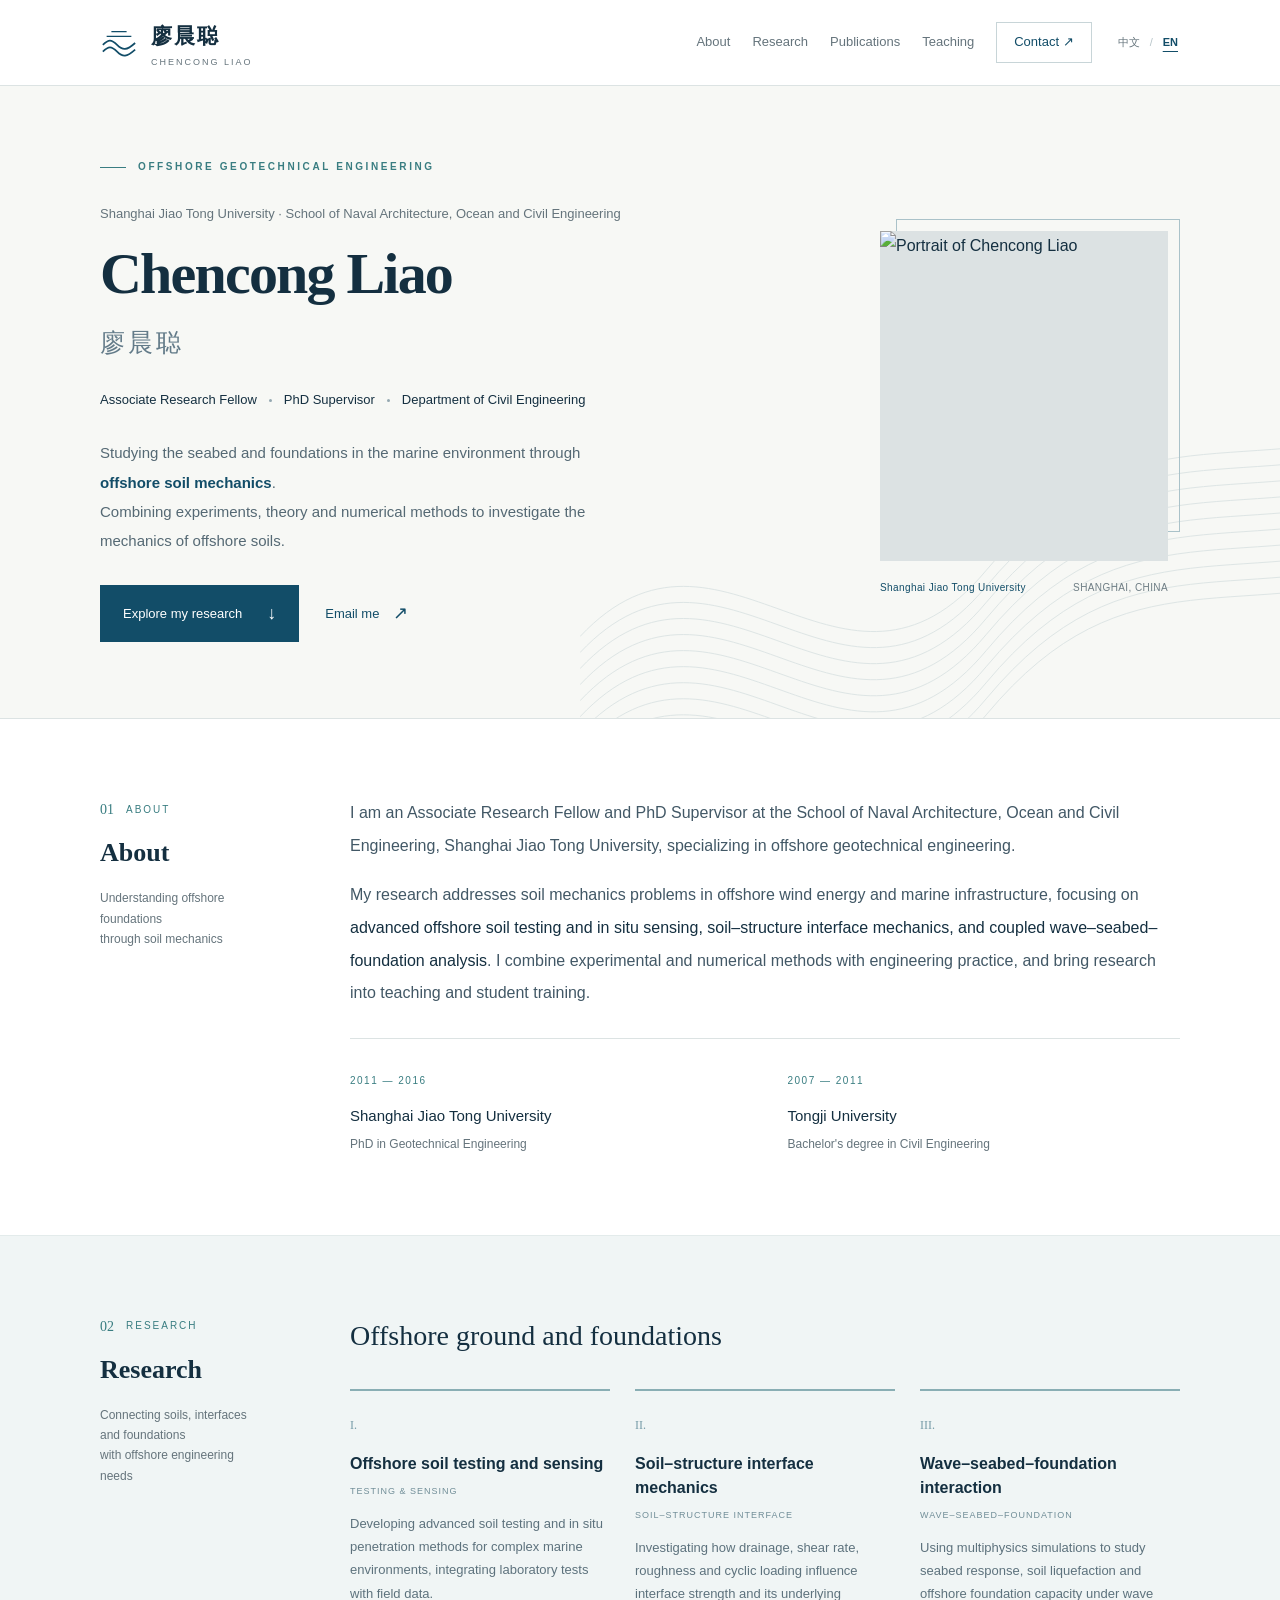
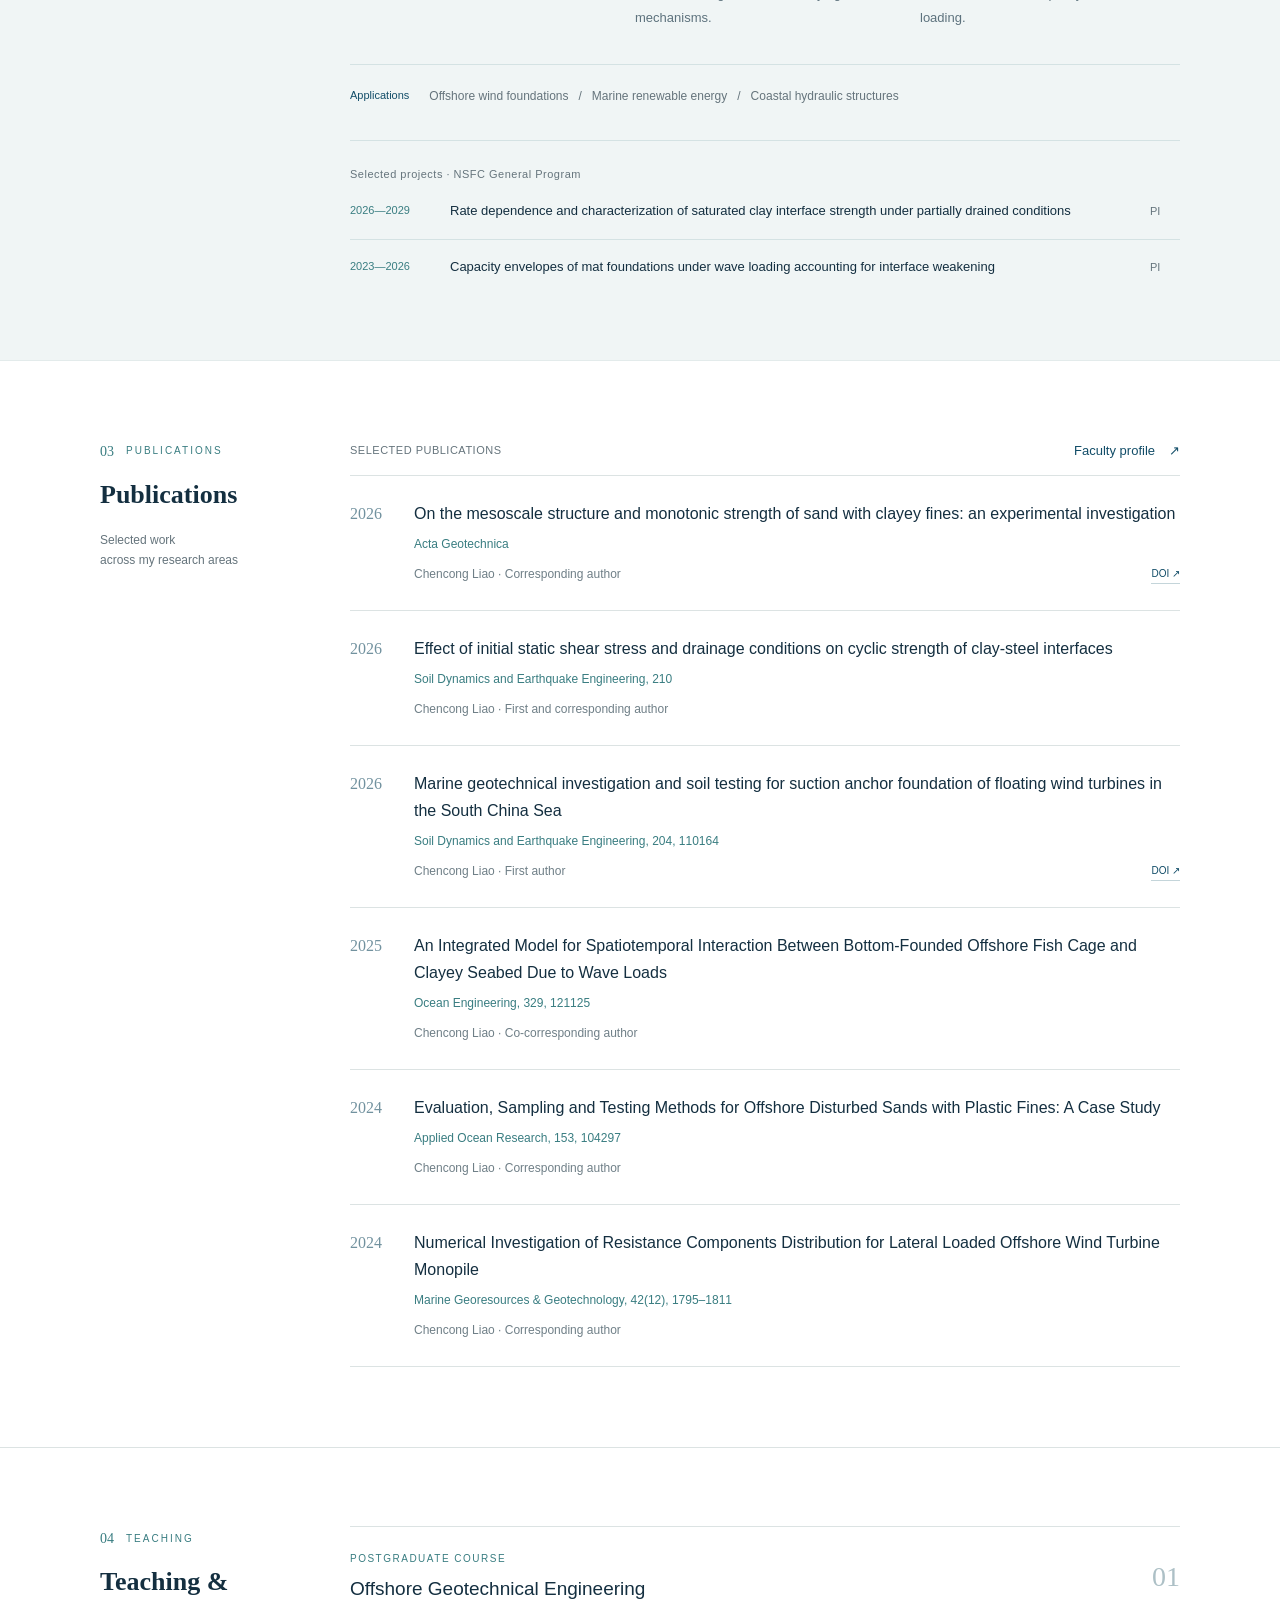
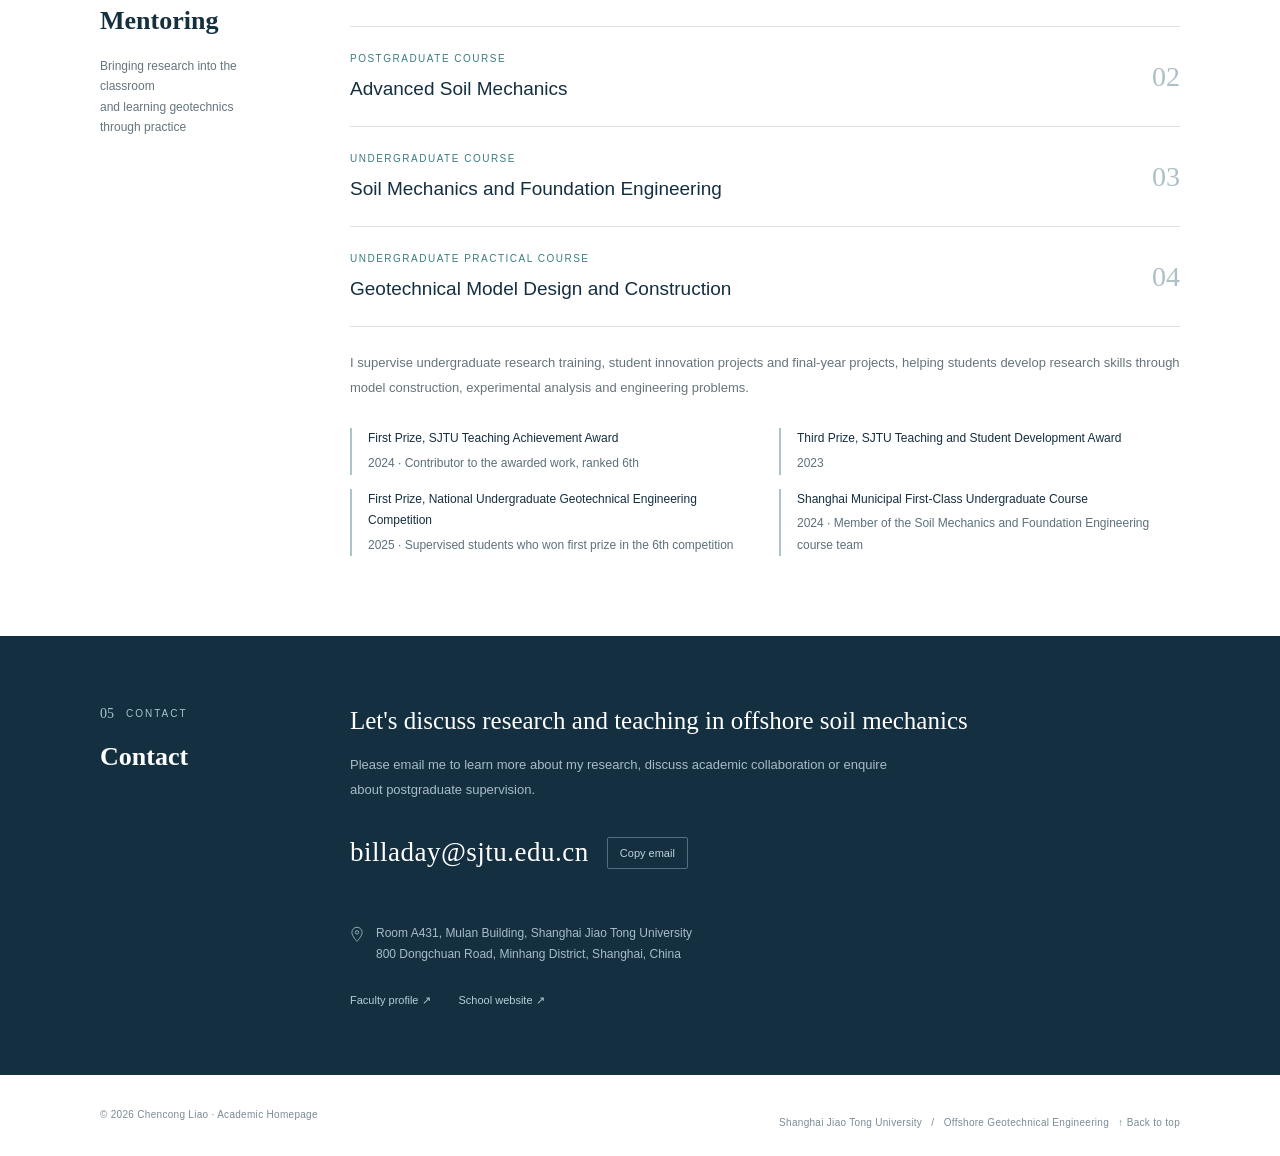
==== en/index.html @ 31b1a5e6 "Publish bilingual academic homepage" ====
<!doctype html>
<html lang="en">
<head>
  <meta charset="utf-8">
  <meta name="viewport" content="width=device-width, initial-scale=1">
  <meta name="theme-color" content="#142f40">
  <title>Chencong Liao | Shanghai Jiao Tong University · Offshore Geotechnical Engineering</title>
  <meta name="description" content="Chencong Liao is an Associate Research Fellow and PhD Supervisor at the School of Naval Architecture, Ocean and Civil Engineering, Shanghai Jiao Tong University. His research covers offshore soil testing and in situ sensing, soil–structure interface mechanics, and wave–seabed–foundation interaction.">
  <link rel="canonical" href="https://billaday.github.io/en/">
  <link rel="alternate" hreflang="zh-CN" href="https://billaday.github.io/">
  <link rel="alternate" hreflang="en" href="https://billaday.github.io/en/">
  <link rel="alternate" hreflang="x-default" href="https://billaday.github.io/">
  <meta property="og:locale" content="en_US">
  <meta property="og:type" content="profile">
  <meta property="og:title" content="Chencong Liao | Shanghai Jiao Tong University · Offshore Geotechnical Engineering">
  <meta property="og:description" content="Studying offshore soils and foundations through experiments, theory and engineering practice. Research, selected publications, teaching and contact details.">
  <meta property="og:url" content="https://billaday.github.io/en/">
  <meta property="og:image" content="https://billaday.github.io/assets/portrait.png">
  <link rel="icon" href="../assets/favicon.svg" type="image/svg+xml">
  <link rel="stylesheet" href="../styles.css">
  <script src="../script.js" defer></script>
</head>
<body>
  <a class="skip-link" href="#main">Skip to main content</a>
  <header class="site-header">
    <div class="shell header-inner">
      <a class="brand" href="#home" aria-label="Chencong Liao's homepage, back to top">
        <svg class="brand-mark" viewBox="0 0 40 40" fill="none" aria-hidden="true"><path d="M3 22C9 16 12 16 18 22S28 28 37 20M3 29C9 23 12 23 18 29S28 35 37 27" stroke="currentColor" stroke-width="1.8"/><path d="M7 13h26M12 8h16" stroke="currentColor" stroke-width="1.5"/></svg>
        <span><span class="brand-name" lang="zh-CN">廖晨聪</span><span class="brand-sub">CHENCONG LIAO</span></span>
      </a>
      <nav class="site-nav" id="navigation" aria-label="Main navigation">
        <a href="#about">About</a><a href="#research">Research</a><a href="#publications">Publications</a><a href="#teaching">Teaching</a><a class="nav-contact" href="#contact">Contact <span aria-hidden="true">↗</span></a>
      </nav>
      <div class="header-controls">
        <nav class="language-switch" aria-label="Language selection"><a href="/?lang=zh" data-language="zh" lang="zh-CN" aria-label="切换到中文">中文</a><span aria-hidden="true">/</span><a href="/en/" data-language="en" lang="en" aria-current="page">EN</a></nav>
        <button class="menu-toggle" type="button" aria-controls="navigation" aria-expanded="false">Menu</button>
      </div>
    </div>
  </header>
  <main id="main">
    <section class="hero" id="home" aria-labelledby="profile-name">
      <svg class="hero-lines" viewBox="0 0 900 400" fill="none" aria-hidden="true"><g stroke="currentColor" stroke-width="1"><path d="M0 260C150 100 280 370 430 190S700 100 900 30"/><path d="M0 277C150 117 280 387 430 207S700 117 900 47"/><path d="M0 294C150 134 280 404 430 224S700 134 900 64"/><path d="M0 311C150 151 280 421 430 241S700 151 900 81"/><path d="M0 328C150 168 280 438 430 258S700 168 900 98"/><path d="M0 345C150 185 280 455 430 275S700 185 900 115"/><path d="M0 362C150 202 280 472 430 292S700 202 900 132"/><path d="M0 379C150 219 280 489 430 309S700 219 900 149"/><path d="M0 396C150 236 280 506 430 326S700 236 900 166"/><path d="M0 413C150 253 280 523 430 343S700 253 900 183"/></g></svg>
      <div class="shell hero-inner">
        <div class="hero-copy">
          <p class="eyebrow">Offshore Geotechnical Engineering</p>
          <p class="affiliation">Shanghai Jiao Tong University · School of Naval Architecture, Ocean and Civil Engineering</p>
          <h1 id="profile-name">Chencong Liao</h1>
          <p class="latin-name" lang="zh-CN">廖晨聪</p>
          <p class="role"><span>Associate Research Fellow</span><i aria-hidden="true"></i><span>PhD Supervisor</span><i aria-hidden="true"></i><span>Department of Civil Engineering</span></p>
          <p class="hero-description">Studying the seabed and foundations in the marine environment through <strong>offshore soil mechanics</strong>.<br>Combining experiments, theory and numerical methods to investigate the mechanics of offshore soils.</p>
          <div class="hero-actions"><a class="button" href="#research">Explore my research <span class="arrow" aria-hidden="true">↓</span></a><a class="text-link" href="mailto:billaday@sjtu.edu.cn">Email me <span class="arrow" aria-hidden="true">↗</span></a></div>
        </div>
        <figure class="portrait-wrap" style="margin-left:0;margin-right:0;margin-bottom:0">
          <img class="portrait" src="../assets/portrait.png" alt="Portrait of Chencong Liao" width="576" height="660" fetchpriority="high">
          <figcaption class="portrait-caption"><strong>Shanghai Jiao Tong University</strong><span>SHANGHAI, CHINA</span></figcaption>
        </figure>
      </div>
    </section>

    <section class="section shell" id="about" aria-labelledby="about-title">
      <div class="section-grid">
        <div><p class="section-kicker"><span>01</span> ABOUT</p><h2 class="section-title" id="about-title">About</h2><p class="section-note">Understanding offshore foundations<br>through soil mechanics</p></div>
        <div>
          <div class="intro-copy"><p>I am an Associate Research Fellow and PhD Supervisor at the School of Naval Architecture, Ocean and Civil Engineering, Shanghai Jiao Tong University, specializing in offshore geotechnical engineering.</p><p>My research addresses soil mechanics problems in offshore wind energy and marine infrastructure, focusing on <strong>advanced offshore soil testing and in situ sensing, soil–structure interface mechanics, and coupled wave–seabed–foundation analysis</strong>. I combine experimental and numerical methods with engineering practice, and bring research into teaching and student training.</p></div>
          <div class="education" aria-label="Education"><div class="education-item"><span class="education-time">2011 — 2016</span><h3>Shanghai Jiao Tong University</h3><p>PhD in Geotechnical Engineering</p></div><div class="education-item"><span class="education-time">2007 — 2011</span><h3>Tongji University</h3><p>Bachelor's degree in Civil Engineering</p></div></div>
        </div>
      </div>
    </section>

    <section class="section research-section" id="research" aria-labelledby="research-title">
      <div class="shell section-grid">
        <div><p class="section-kicker"><span>02</span> RESEARCH</p><h2 class="section-title" id="research-title">Research</h2><p class="section-note">Connecting soils, interfaces and foundations<br>with offshore engineering needs</p></div>
        <div><h3 class="research-head">Offshore ground and foundations</h3>
          <div class="research-list">
            <article class="research-item"><span class="research-number">I.</span><h3>Offshore soil testing and sensing</h3><div class="research-tag" lang="en">TESTING &amp; SENSING</div><p>Developing advanced soil testing and in situ penetration methods for complex marine environments, integrating laboratory tests with field data.</p></article>
            <article class="research-item"><span class="research-number">II.</span><h3>Soil–structure interface mechanics</h3><div class="research-tag" lang="en">SOIL–STRUCTURE INTERFACE</div><p>Investigating how drainage, shear rate, roughness and cyclic loading influence interface strength and its underlying mechanisms.</p></article>
            <article class="research-item"><span class="research-number">III.</span><h3>Wave–seabed–foundation interaction</h3><div class="research-tag" lang="en">WAVE–SEABED–FOUNDATION</div><p>Using multiphysics simulations to study seabed response, soil liquefaction and offshore foundation capacity under wave loading.</p></article>
          </div>
          <div class="research-focus"><strong>Applications</strong><p>Offshore wind foundations &nbsp; / &nbsp; Marine renewable energy &nbsp; / &nbsp; Coastal hydraulic structures</p></div>
          <div class="project-list" aria-label="Selected research projects"><p class="small-label">Selected projects · NSFC General Program</p><article class="project"><span>2026—2029</span><h4>Rate dependence and characterization of saturated clay interface strength under partially drained conditions</h4><em title="Principal Investigator" aria-label="Principal Investigator">PI</em></article><article class="project"><span>2023—2026</span><h4>Capacity envelopes of mat foundations under wave loading accounting for interface weakening</h4><em title="Principal Investigator" aria-label="Principal Investigator">PI</em></article></div>
        </div>
      </div>
    </section>

    <section class="section shell" id="publications" aria-labelledby="publications-title">
      <div class="section-grid">
        <div><p class="section-kicker"><span>03</span> PUBLICATIONS</p><h2 class="section-title" id="publications-title">Publications</h2><p class="section-note">Selected work<br>across my research areas</p></div>
        <div>
          <div class="section-topline"><span class="small-label">SELECTED PUBLICATIONS</span><a class="text-link" href="https://naoce.sjtu.edu.cn/teachers/liaochencong.html" target="_blank" rel="noopener noreferrer">Faculty profile <span aria-hidden="true">↗</span></a></div>
          <div class="publications">
            <article class="paper"><div class="paper-top"><span class="paper-year">2026</span><div class="paper-body"><h3 lang="en">On the mesoscale structure and monotonic strength of sand with clayey fines: an experimental investigation</h3><p class="paper-journal" lang="en">Acta Geotechnica</p><div class="paper-meta"><p class="paper-authors">Chencong Liao · Corresponding author</p><a class="doi-link" href="https://doi.org/10.1007/s11440-026-03220-1" target="_blank" rel="noopener noreferrer">DOI <span aria-hidden="true">↗</span></a></div></div></div></article>
            <article class="paper"><div class="paper-top"><span class="paper-year">2026</span><div class="paper-body"><h3 lang="en">Effect of initial static shear stress and drainage conditions on cyclic strength of clay-steel interfaces</h3><p class="paper-journal" lang="en">Soil Dynamics and Earthquake Engineering, 210</p><p class="paper-authors">Chencong Liao · First and corresponding author</p></div></div></article>
            <article class="paper"><div class="paper-top"><span class="paper-year">2026</span><div class="paper-body"><h3 lang="en">Marine geotechnical investigation and soil testing for suction anchor foundation of floating wind turbines in the South China Sea</h3><p class="paper-journal" lang="en">Soil Dynamics and Earthquake Engineering, 204, 110164</p><div class="paper-meta"><p class="paper-authors">Chencong Liao · First author</p><a class="doi-link" href="https://doi.org/10.1016/j.soildyn.2026.110164" target="_blank" rel="noopener noreferrer">DOI <span aria-hidden="true">↗</span></a></div></div></div></article>
            <article class="paper"><div class="paper-top"><span class="paper-year">2025</span><div class="paper-body"><h3 lang="en">An Integrated Model for Spatiotemporal Interaction Between Bottom-Founded Offshore Fish Cage and Clayey Seabed Due to Wave Loads</h3><p class="paper-journal" lang="en">Ocean Engineering, 329, 121125</p><p class="paper-authors">Chencong Liao · Co-corresponding author</p></div></div></article>
            <article class="paper"><div class="paper-top"><span class="paper-year">2024</span><div class="paper-body"><h3 lang="en">Evaluation, Sampling and Testing Methods for Offshore Disturbed Sands with Plastic Fines: A Case Study</h3><p class="paper-journal" lang="en">Applied Ocean Research, 153, 104297</p><p class="paper-authors">Chencong Liao · Corresponding author</p></div></div></article>
            <article class="paper"><div class="paper-top"><span class="paper-year">2024</span><div class="paper-body"><h3 lang="en">Numerical Investigation of Resistance Components Distribution for Lateral Loaded Offshore Wind Turbine Monopile</h3><p class="paper-journal" lang="en">Marine Georesources &amp; Geotechnology, 42(12), 1795–1811</p><p class="paper-authors">Chencong Liao · Corresponding author</p></div></div></article>
          </div>
        </div>
      </div>
    </section>

    <section class="section teaching-section" id="teaching" aria-labelledby="teaching-title">
      <div class="shell section-grid">
        <div><p class="section-kicker"><span>04</span> TEACHING</p><h2 class="section-title" id="teaching-title">Teaching &amp; Mentoring</h2><p class="section-note">Bringing research into the classroom<br>and learning geotechnics through practice</p></div>
        <div>
          <article class="course"><div><p class="course-level">POSTGRADUATE COURSE</p><h3>Offshore Geotechnical Engineering</h3></div><span class="course-no" aria-hidden="true">01</span></article>
          <article class="course"><div><p class="course-level">POSTGRADUATE COURSE</p><h3>Advanced Soil Mechanics</h3></div><span class="course-no" aria-hidden="true">02</span></article>
          <article class="course"><div><p class="course-level">UNDERGRADUATE COURSE</p><h3>Soil Mechanics and Foundation Engineering</h3></div><span class="course-no" aria-hidden="true">03</span></article>
          <article class="course"><div><p class="course-level">UNDERGRADUATE PRACTICAL COURSE</p><h3>Geotechnical Model Design and Construction</h3></div><span class="course-no" aria-hidden="true">04</span></article>
          <p class="teaching-note">I supervise undergraduate research training, student innovation projects and final-year projects, helping students develop research skills through model construction, experimental analysis and engineering problems.</p>
          <div class="honors"><div class="honor"><strong>First Prize, SJTU Teaching Achievement Award</strong>2024 · Contributor to the awarded work, ranked 6th</div><div class="honor"><strong>Third Prize, SJTU Teaching and Student Development Award</strong>2023</div><div class="honor"><strong>First Prize, National Undergraduate Geotechnical Engineering Competition</strong>2025 · Supervised students who won first prize in the 6th competition</div><div class="honor"><strong>Shanghai Municipal First-Class Undergraduate Course</strong>2024 · Member of the Soil Mechanics and Foundation Engineering course team</div></div>
        </div>
      </div>
    </section>

    <section class="contact-section" id="contact" aria-labelledby="contact-title">
      <div class="shell section-grid">
        <div><p class="section-kicker"><span>05</span> CONTACT</p><h2 class="section-title" id="contact-title">Contact</h2></div>
        <div><p class="contact-lead">Let's discuss research and teaching in offshore soil mechanics</p><p class="contact-sub">Please email me to learn more about my research, discuss academic collaboration or enquire about postgraduate supervision.</p><div class="email-row"><a class="email-link" href="mailto:billaday@sjtu.edu.cn">billaday@sjtu.edu.cn</a><button class="copy-button" type="button">Copy email</button></div><p class="copy-status" role="status" aria-live="polite"></p><p class="address"><svg width="14" height="17" viewBox="0 0 16 20" fill="none" aria-hidden="true"><path d="M14 7.5C14 12 8 18 8 18S2 12 2 7.5a6 6 0 1 1 12 0Z" stroke="currentColor"/><circle cx="8" cy="7.5" r="2" stroke="currentColor"/></svg><span>Room A431, Mulan Building, Shanghai Jiao Tong University<br>800 Dongchuan Road, Minhang District, Shanghai, China</span></p><div class="contact-links"><a href="https://naoce.sjtu.edu.cn/teachers/liaochencong.html" target="_blank" rel="noopener noreferrer">Faculty profile ↗</a><a href="https://naoce.sjtu.edu.cn/" target="_blank" rel="noopener noreferrer">School website ↗</a></div></div>
      </div>
    </section>
  </main>
  <footer class="site-footer"><div class="shell footer-inner"><p>© 2026 Chencong Liao · Academic Homepage</p><p>Shanghai Jiao Tong University &nbsp; / &nbsp; Offshore Geotechnical Engineering &nbsp; <a href="#home" aria-label="Back to top">↑ Back to top</a></p></div></footer>
</body>
</html>
---- styles.css ----
@charset "UTF-8";
:root{--ink:#142f40;--muted:#65747c;--blue:#124d68;--teal:#397d81;--paper:#f7f8f5;--line:#dce3e3;--white:#fff;--serif:"Songti SC","STSong","SimSun",Georgia,serif;--sans:Inter,"Segoe UI","PingFang SC","Microsoft YaHei",sans-serif}
*{box-sizing:border-box}html{scroll-behavior:smooth;scroll-padding-top:100px}body{margin:0;color:var(--ink);font:16px/1.85 var(--sans);background:var(--white);-webkit-font-smoothing:antialiased}a{color:inherit;text-decoration:none}button{font:inherit}a,button{-webkit-tap-highlight-color:transparent}a:focus-visible,button:focus-visible,summary:focus-visible{outline:3px solid #49a2a5;outline-offset:5px}::selection{background:#cbe3e5}img{max-width:100%;display:block}p,h1,h2,h3{margin:0}p+p{margin-top:16px}button{cursor:pointer}button:disabled{cursor:default}.shell{max-width:1160px;margin:0 auto;padding:0 40px}.skip-link{position:fixed;left:18px;top:-80px;z-index:100;background:var(--blue);color:white;padding:10px 20px}.skip-link:focus{top:12px}
.site-header{height:86px;position:sticky;top:0;z-index:20;background:rgba(255,255,255,.97);border-bottom:1px solid var(--line)}.header-inner{height:100%;display:flex;align-items:center;justify-content:space-between;gap:30px}.brand{display:flex;align-items:center;gap:13px;white-space:nowrap}.brand-mark{width:38px;height:38px;color:var(--blue)}.brand-name{font-family:var(--serif);font-weight:700;font-size:21px;letter-spacing:2px}.brand-sub{display:block;font-size:9px;letter-spacing:2px;line-height:1.4;color:var(--muted)}.site-nav{display:flex;align-items:center;gap:28px;font-size:13px}.site-nav a{position:relative;padding:8px 0;color:var(--muted)}.site-nav a:hover,.site-nav a.active{color:var(--blue)}.site-nav a.active:after{position:absolute;content:"";height:2px;bottom:0;left:0;right:0;background:var(--blue)}.site-nav .nav-contact{border:1px solid #c8d5d8;padding:7px 17px;color:var(--blue)}.site-nav .nav-contact:after{display:none}.menu-toggle{display:none;background:none;border:1px solid var(--line);border-radius:3px;padding:6px 13px;color:var(--ink)}
.hero{position:relative;background:var(--paper);overflow:hidden;border-bottom:1px solid var(--line)}.hero-inner{position:relative;z-index:1;display:grid;grid-template-columns:1fr 300px;gap:100px;align-items:center;padding-top:72px;padding-bottom:76px}.eyebrow{display:flex;align-items:center;gap:12px;color:var(--teal);font-size:10px;font-weight:600;letter-spacing:2.6px;text-transform:uppercase}.eyebrow:before{content:"";width:26px;height:1px;background:currentColor}.affiliation{font-size:13px;color:var(--muted);margin-top:25px}.hero h1{font-family:var(--serif);font-size:76px;line-height:1.25;font-weight:600;letter-spacing:6px;margin-top:13px}.latin-name{font-family:Georgia,serif;font-size:25px;letter-spacing:1px;color:#637b89;margin-top:4px}.role{font-size:13px;display:flex;align-items:center;gap:14px;margin-top:22px;color:var(--ink)}.role i{width:3px;height:3px;border-radius:50%;background:#94a8b1}.hero-description{font-size:15px;line-height:1.95;max-width:520px;margin-top:26px;color:#556974}.hero-description strong{font-weight:600;color:var(--blue)}.hero-actions{display:flex;align-items:center;gap:26px;margin-top:30px}.button{display:inline-flex;gap:25px;align-items:center;justify-content:center;background:var(--blue);color:white;font-size:13px;line-height:1.5;padding:14px 22px;border:1px solid var(--blue);transition:background .2s}.button:hover{background:#0c3a50}.text-link{display:inline-flex;align-items:center;gap:14px;font-size:13px;color:var(--blue)}.text-link:hover{text-decoration:underline;text-underline-offset:5px}.arrow{font-family:Arial,sans-serif;font-size:18px;font-weight:400}.portrait-wrap{position:relative;padding:12px 12px 0 0;max-width:300px}.portrait-wrap:before{content:"";position:absolute;inset:0 0 65px 16px;border:1px solid #aac2c9}.portrait{position:relative;width:100%;height:330px;object-fit:cover;object-position:center 25%;background:#dce2e3}.portrait-caption{display:flex;justify-content:space-between;align-items:center;margin-top:18px;font-size:10px;color:#6e7d84;letter-spacing:1.4px}.portrait-caption strong{color:var(--blue);font-size:11px;font-weight:500}.hero-lines{position:absolute;right:-150px;bottom:-50px;width:850px;opacity:.22;color:#7fa0a9;pointer-events:none}
.section{padding-top:78px;padding-bottom:80px;scroll-margin-top:0}.section-grid{display:grid;grid-template-columns:190px minmax(0,1fr);gap:60px}.section-kicker{font-size:10px;color:var(--teal);letter-spacing:2px;display:flex;align-items:center;gap:12px}.section-kicker span{font-family:Georgia,serif;font-size:14px;letter-spacing:0}.section-title{font-family:var(--serif);font-size:27px;font-weight:600;letter-spacing:1px;margin-top:10px;line-height:1.5}.section-note{font-size:12px;line-height:1.8;color:var(--muted);margin-top:16px;max-width:160px}.intro-copy{font-size:16px;line-height:2.05;color:#425866}.intro-copy strong{font-weight:500;color:var(--ink)}.education{display:flex;gap:45px;margin-top:28px;padding-top:25px;border-top:1px solid var(--line)}.education-item{flex:1}.education-time{font-size:10px;letter-spacing:1.5px;color:var(--teal)}.education-item h3{font-size:15px;font-weight:500;margin-top:8px}.education-item p{font-size:12px;color:var(--muted);margin-top:3px}
.research-section{background:#f0f5f5;border-top:1px solid #e3ebeb;border-bottom:1px solid #e3ebeb}.research-head{font-family:var(--serif);font-size:28px;font-weight:500;line-height:1.6;margin-bottom:30px}.research-list{display:grid;grid-template-columns:repeat(3,minmax(0,1fr));gap:25px}.research-item{border-top:2px solid #89aeb4;padding-top:18px}.research-number{color:#779ca8;font:12px Georgia,serif}.research-item h3{font-size:17px;font-weight:600;margin-top:14px}.research-item p{font-size:13px;line-height:1.95;color:#5d727d;margin-top:13px}.research-tag{font-size:9px;letter-spacing:1px;color:#718e98;line-height:1.6;margin-top:8px}.research-focus{border-top:1px solid #d4e2e3;padding-top:20px;margin-top:35px;display:flex;gap:23px;align-items:flex-start;font-size:12px;color:var(--muted)}.research-focus strong{font-size:11px;white-space:nowrap;color:var(--blue);font-weight:500}.research-focus p{line-height:1.9}
.section-topline{display:flex;justify-content:space-between;gap:20px;align-items:center;margin-bottom:12px}.small-label{font-size:11px;letter-spacing:.5px;color:var(--muted)}.publications{border-top:1px solid var(--line)}.paper{border-bottom:1px solid var(--line);padding:24px 0}.paper-top{display:flex;gap:22px}.paper-year{font:16px/1.8 Georgia,serif;color:#72929f;min-width:42px}.paper-body{min-width:0;flex:1}.paper h3{font:500 16px/1.7 var(--sans);color:var(--ink)}.paper-authors{font-size:12px;line-height:1.8;color:#6f7f87;margin-top:9px}.paper-authors strong{font-weight:600;color:#375765}.paper-journal{font-size:12px;color:var(--teal);margin-top:6px}.paper details{margin-top:12px;font-size:12px}.paper summary{list-style:none;display:inline-flex;align-items:center;gap:8px;cursor:pointer;color:var(--blue);padding:2px 0}.paper summary::-webkit-details-marker{display:none}.paper summary:before{content:"+";font-size:17px;line-height:1}.paper details[open] summary:before{content:"−"}.citation-text{background:var(--paper);padding:15px 18px;color:#5f7079;line-height:1.9;margin-top:10px;overflow-wrap:anywhere}.paper-source{font-size:11px;color:var(--muted);margin-top:22px}
.teaching-section{border-top:1px solid var(--line)}.course{display:flex;justify-content:space-between;align-items:center;gap:28px;padding:23px 0;border-top:1px solid var(--line)}.course:last-of-type{border-bottom:1px solid var(--line)}.course-level{font-size:10px;color:var(--teal);letter-spacing:1.5px}.course h3{font-size:19px;line-height:1.5;font-weight:500;margin-top:6px}.course-no{font:28px/1 Georgia,serif;color:#adc0c6}.teaching-note{font-size:13px;line-height:1.9;color:var(--muted);margin-top:24px}.honors{margin-top:28px;display:grid;grid-template-columns:1fr 1fr;gap:14px 28px}.honor{border-left:2px solid #acc5cb;padding-left:16px;font-size:12px;line-height:1.8;color:#5b717c}.honor strong{display:block;font-weight:500;color:var(--ink);margin-bottom:3px}
.contact-section{background:var(--ink);color:#fff;padding:65px 0}.contact-section .section-kicker{color:#a4c6ce}.contact-section .section-title{color:#fff}.contact-lead{font:25px/1.6 var(--serif);letter-spacing:1px}.contact-sub{font-size:13px;line-height:1.9;color:#a8bcc7;margin-top:12px;max-width:560px}.email-row{display:flex;align-items:center;flex-wrap:wrap;gap:18px;margin-top:25px}.email-link{font-family:Georgia,serif;font-size:27px;letter-spacing:.5px}.email-link:hover{text-decoration:underline;text-underline-offset:6px}.copy-button{border:1px solid #536f7f;background:transparent;color:#c0d3dc;font-size:11px;padding:5px 12px;border-radius:2px;min-width:78px}.copy-button:hover{background:#244759}.address{display:flex;gap:12px;align-items:flex-start;color:#a8bcc7;font-size:12px;line-height:1.8;margin-top:22px}.address svg{flex:none;margin-top:3px}.contact-links{margin-top:24px;display:flex;gap:28px;font-size:11px;color:#b7cdd7}.contact-links a:hover{color:white}.copy-status{font-size:11px;color:#b7d8d7;min-height:20px;margin-top:3px}.site-footer{font-size:10px;letter-spacing:.3px;color:#7a8b94;background:#fff;padding:23px 0}.footer-inner{display:flex;justify-content:space-between;gap:20px;align-items:center}.footer-inner a:hover{color:var(--blue)}
@media(min-width:1400px){.shell{max-width:1240px}.hero-inner{gap:140px}.section-grid{gap:80px;grid-template-columns:200px minmax(0,1fr)}}
@media(max-width:1000px){.shell{padding-left:32px;padding-right:32px}.hero-inner{gap:50px;grid-template-columns:1fr 250px;padding-top:60px;padding-bottom:60px}.hero h1{font-size:62px}.portrait{height:300px}.section-grid{grid-template-columns:150px minmax(0,1fr);gap:35px}.site-nav{gap:20px}.research-list{gap:18px}.research-item h3{font-size:16px}.education{gap:25px}.research-head{font-size:25px}}
@media(max-width:740px){html{scroll-padding-top:85px}.shell{padding-left:24px;padding-right:24px}.site-header{height:72px}.brand-name{font-size:19px}.brand-mark{width:32px;height:32px}.menu-toggle{display:block;font-size:12px}.site-nav{display:none;position:absolute;top:71px;left:0;right:0;background:white;padding:14px 24px 22px;border-bottom:1px solid var(--line);box-shadow:0 15px 25px #142f4009;flex-direction:column;align-items:stretch;gap:5px}.site-nav.is-open{display:flex}.site-nav a{padding:9px 2px}.site-nav a.active:after{display:none}.site-nav .nav-contact{margin-top:6px;text-align:center}.hero-inner{grid-template-columns:1fr 160px;gap:26px;padding-top:48px;padding-bottom:48px}.hero h1{font-size:48px;letter-spacing:3px}.latin-name{font-size:19px}.affiliation{font-size:11px;margin-top:20px}.hero .eyebrow{font-size:8px;letter-spacing:1.4px}.hero .eyebrow:before{width:15px}.role{font-size:11px;gap:9px;margin-top:16px}.hero-description{font-size:13px;margin-top:20px}.hero-actions{gap:18px;flex-wrap:wrap;margin-top:22px}.button{padding:11px 16px;font-size:12px;gap:16px}.text-link{font-size:12px}.portrait-wrap{padding:8px 8px 0 0;align-self:start;margin-top:48px}.portrait{height:215px}.portrait-caption{font-size:8px;gap:6px;letter-spacing:0}.portrait-caption strong{font-size:9px}.portrait-wrap:before{inset:0 0 40px 12px}.hero-lines{width:600px;right:-300px}.section{padding-top:52px;padding-bottom:55px}.section-grid{grid-template-columns:1fr;gap:26px}.section-title{font-size:25px;margin-top:5px}.section-note{max-width:none;display:none}.intro-copy{font-size:14px}.education{margin-top:23px;padding-top:20px}.education-time{font-size:9px}.education-item h3{font-size:14px}.education-item p{font-size:11px}.research-head{font-size:23px;margin-bottom:25px}.research-list{gap:18px}.research-item h3{font-size:15px}.research-item p{font-size:12px}.research-tag{font-size:8px;letter-spacing:.5px}.research-focus{margin-top:26px;gap:15px}.paper{padding:22px 0}.paper-top{gap:15px}.paper h3{font-size:15px}.paper-year{font-size:14px;min-width:38px}.paper-authors,.paper-journal{font-size:11px}.course h3{font-size:17px}.contact-section{padding-top:46px;padding-bottom:40px}.contact-lead{font-size:23px}.email-link{font-size:24px}.contact-section .section-grid{gap:25px}.footer-inner{align-items:flex-start;gap:12px;font-size:9px}.footer-inner p:last-child{text-align:right;margin-top:0}}
@media(max-width:480px){.hero-inner{grid-template-columns:1fr;gap:28px;padding-top:35px;padding-bottom:36px}.hero-copy{padding-right:0}.hero h1{font-size:54px}.hero-description{max-width:100%}.hero-actions{margin-top:22px}.portrait-wrap{width:138px;margin-top:0;display:none}.hero .eyebrow{font-size:9px;letter-spacing:1.7px}.affiliation{font-size:12px}.latin-name{font-size:21px}.role{font-size:12px}.hero-lines{opacity:.15;bottom:-20px;right:-300px}.education{flex-direction:column;gap:20px}.education-item{display:grid;grid-template-columns:110px 1fr;column-gap:15px;align-items:center}.education-time{grid-row:1/3}.education-item h3{margin-top:0}.research-list{grid-template-columns:1fr;gap:24px}.research-item{display:grid;grid-template-columns:30px 1fr;column-gap:12px;padding-top:16px}.research-number{grid-row:1/4;margin-top:4px}.research-item h3{margin-top:0;font-size:17px}.research-item p{font-size:13px;margin-top:10px;grid-column:2}.research-tag{grid-column:2;font-size:9px;margin-top:3px}.research-focus{flex-direction:column;gap:8px}.section-topline{align-items:flex-start}.section-topline .text-link{font-size:11px;gap:8px}.paper-top{display:block}.paper-year{margin-bottom:7px;display:block;font-size:12px}.paper h3{font-size:14px}.paper-authors{margin-top:8px}.honors{grid-template-columns:1fr}.email-link{font-size:23px;letter-spacing:0}.contact-lead{font-size:22px}.contact-links{gap:20px}.footer-inner{flex-direction:column;gap:5px}.footer-inner p:last-child{text-align:left}.site-footer{padding:20px 0}}
@media(prefers-reduced-motion:reduce){html{scroll-behavior:auto}*,*:before,*:after{animation:none!important;transition:none!important}}
.project-list{margin-top:32px;padding-top:23px;border-top:1px solid #d4e2e3}.project{display:grid;grid-template-columns:85px 1fr 30px;gap:15px;padding:15px 0;border-bottom:1px solid #d4e2e3;align-items:start}.project:last-child{border-bottom:0;padding-bottom:0}.project span{font:11px/2 var(--sans);color:var(--teal);white-space:nowrap}.project h4{font:400 13px/1.9 var(--sans);margin:0}.project em{font-size:11px;font-style:normal;color:var(--muted);line-height:2.2}.paper-meta{display:flex;align-items:center;gap:20px;justify-content:space-between}.doi-link{font-size:10px;color:var(--blue);border-bottom:1px solid #c4d5da;white-space:nowrap;margin-top:8px}.doi-link:hover{border-color:var(--blue)}
@media(max-width:480px){.project{grid-template-columns:1fr 30px;gap:3px 12px}.project span{grid-column:1/-1}.portrait-wrap{display:flex;align-items:center;gap:18px;max-width:none;width:auto;padding:0;margin-top:0}.portrait-wrap:before{display:none}.portrait{width:66px;height:80px;object-position:center 20%}.portrait-caption{display:flex;flex-direction:column;align-items:flex-start;gap:4px;margin-top:0;font-size:8px;letter-spacing:1px}.portrait-caption strong{font-size:11px}.hero-inner{gap:26px}}
@media print{.site-header,.hero-actions,.menu-toggle,.copy-button,.contact-links,.hero-lines,.skip-link{display:none!important}body{font-size:11px}.shell{max-width:none;padding:0}.hero-inner{padding:20px 0;grid-template-columns:1fr 140px;gap:30px}.hero h1{font-size:38px}.portrait{height:170px}.section{padding:25px 0}.section-grid{grid-template-columns:130px 1fr;gap:20px}.contact-section{background:white;color:var(--ink);padding:25px 0}.contact-section .section-title,.contact-section .section-kicker,.contact-sub,.address,.email-link{color:var(--ink)}.section,.paper,.course{break-inside:avoid}.site-footer{padding:20px 0}}
.header-inner{gap:24px}.brand{margin-right:auto}.site-nav{gap:22px}.header-controls{display:flex;align-items:center;gap:16px;flex-shrink:0}.language-switch{display:flex;align-items:center;gap:8px;font-size:11px;white-space:nowrap}.language-switch span{color:#b7c4c9}.language-switch a{padding:8px 2px;color:var(--muted);line-height:1.5}.language-switch a[aria-current="page"]{font-weight:600;color:var(--blue);text-decoration:underline;text-underline-offset:5px}.language-switch a:hover{color:var(--blue)}
html[lang="en"] .hero h1{font-family:Georgia,serif;font-size:58px;letter-spacing:-1.8px;line-height:1.2}html[lang="en"] .latin-name{font-family:var(--serif);font-size:25px;letter-spacing:3px;margin-top:12px}html[lang="en"] .role{flex-wrap:wrap;gap:6px 12px}html[lang="en"] .section-title{font-family:Georgia,serif;font-size:26px;letter-spacing:0}html[lang="en"] .research-head,html[lang="en"] .contact-lead{font-family:Georgia,serif;letter-spacing:0}html[lang="en"] .research-item h3{font-size:16px;line-height:1.5}html[lang="en"] .research-item p{line-height:1.8}html[lang="en"] .project{grid-template-columns:85px minmax(0,1fr) 30px}html[lang="en"] .portrait-caption{letter-spacing:.4px;gap:10px}html[lang="en"] .portrait-caption strong{font-size:10px}html[lang="en"] .section-note{line-height:1.7}html[lang="en"] .research-focus{flex-wrap:wrap;gap:8px 20px}
@media(max-width:1000px){.header-inner{gap:18px}.site-nav{gap:17px}html[lang="en"] .hero h1{font-size:50px}}
@media(max-width:900px){.menu-toggle{display:block;font-size:12px}.site-nav{display:none;position:absolute;top:85px;left:0;right:0;background:white;padding:14px 24px 22px;border-bottom:1px solid var(--line);box-shadow:0 15px 25px #142f4009;flex-direction:column;align-items:stretch;gap:5px}.site-nav.is-open{display:flex}.site-nav a{padding:9px 2px}.site-nav a.active:after{display:none}.site-nav .nav-contact{margin-top:6px;text-align:center}}
@media(max-width:740px){.site-nav{top:71px}.header-inner{gap:12px}.header-controls{gap:14px}html[lang="en"] .hero h1{font-size:42px}html[lang="en"] .role{font-size:11px;gap:5px 8px}html[lang="en"] .hero-description{font-size:13px}html[lang="en"] .research-head{font-size:23px}html[lang="en"] .section-title{font-size:25px}}
@media(max-width:480px){.header-controls{gap:10px}.language-switch{gap:5px;font-size:10px}.menu-toggle{padding:5px 9px}.brand{gap:10px}.brand-name{font-size:18px}.brand-sub{font-size:8px;letter-spacing:1.5px}html[lang="en"] .hero h1{font-size:45px;letter-spacing:-1.4px}html[lang="en"] .latin-name{font-size:23px;margin-top:8px}html[lang="en"] .affiliation{font-size:11px}html[lang="en"] .project{grid-template-columns:1fr 30px}html[lang="en"] .section-topline{flex-wrap:wrap;gap:8px}html[lang="en"] .contact-lead{font-size:24px}html[lang="en"] .email-link{font-size:22px}html[lang="en"] .copy-button{min-width:76px}}
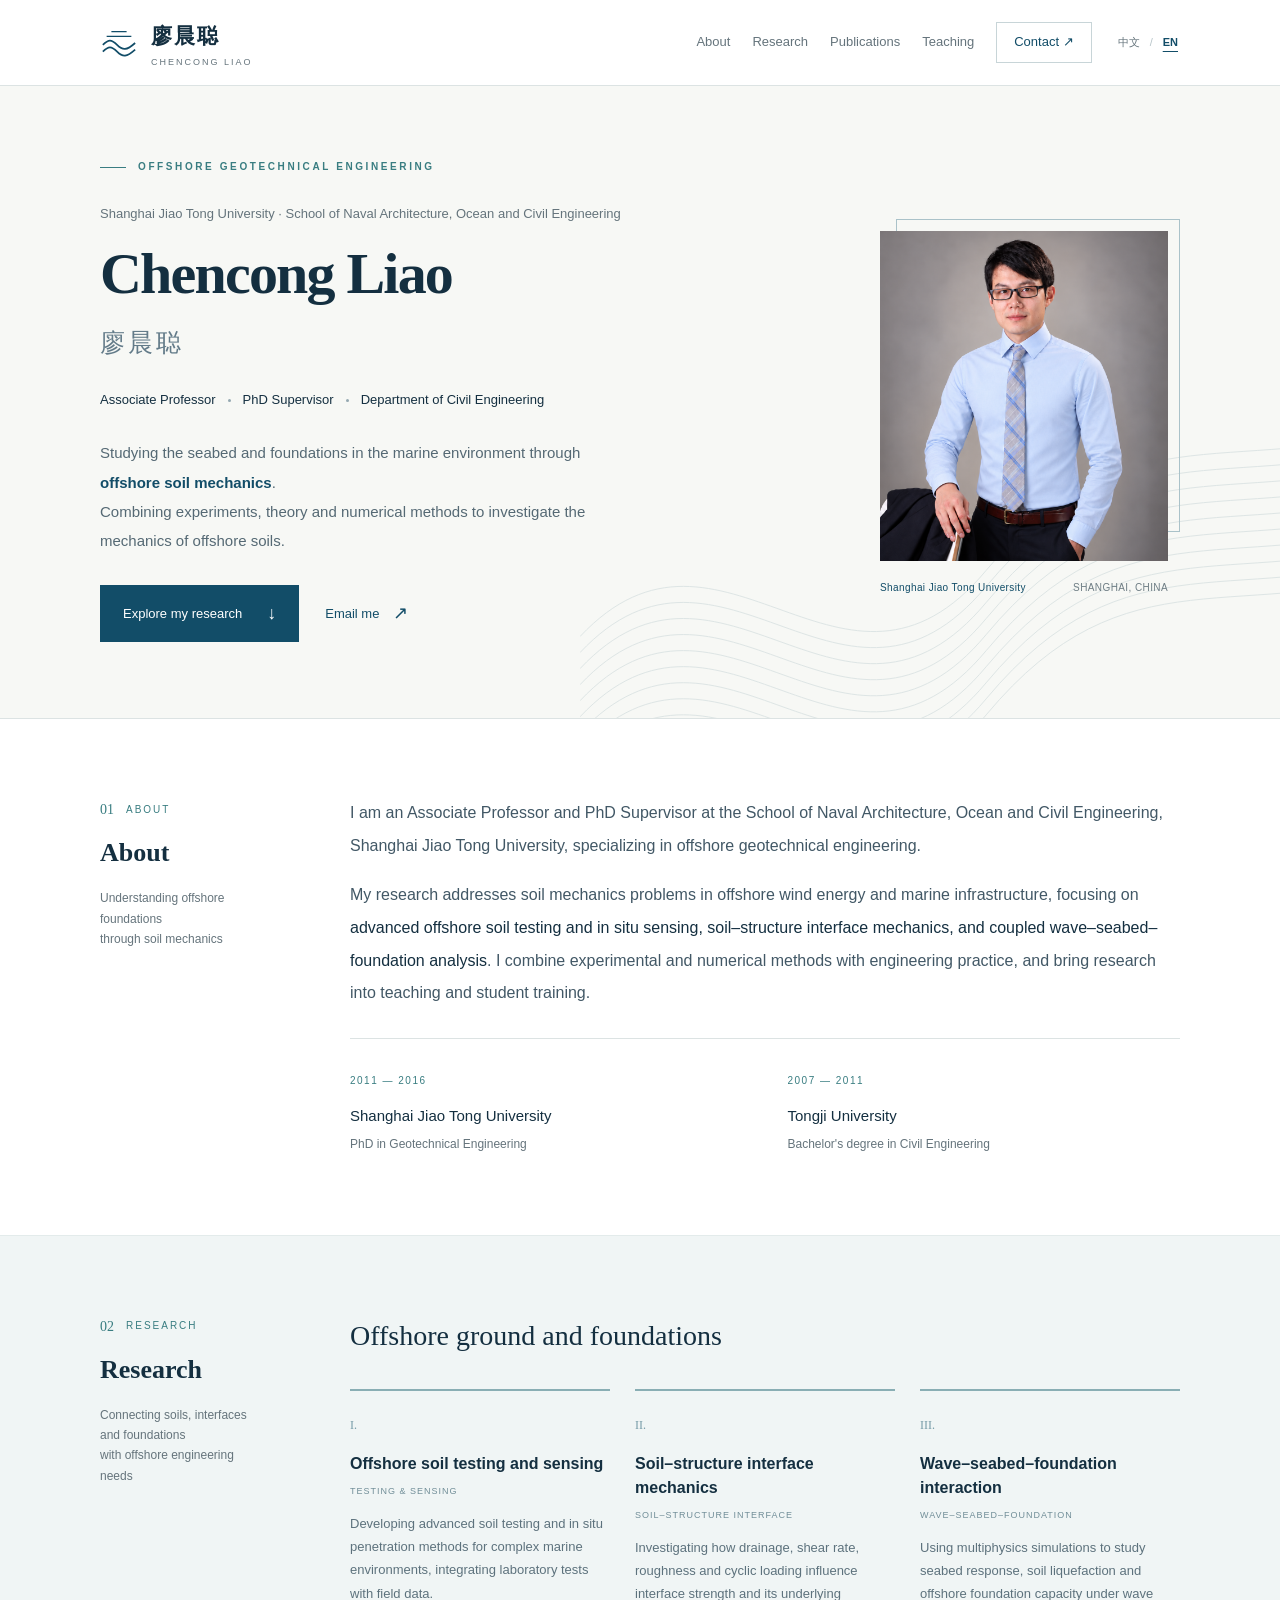
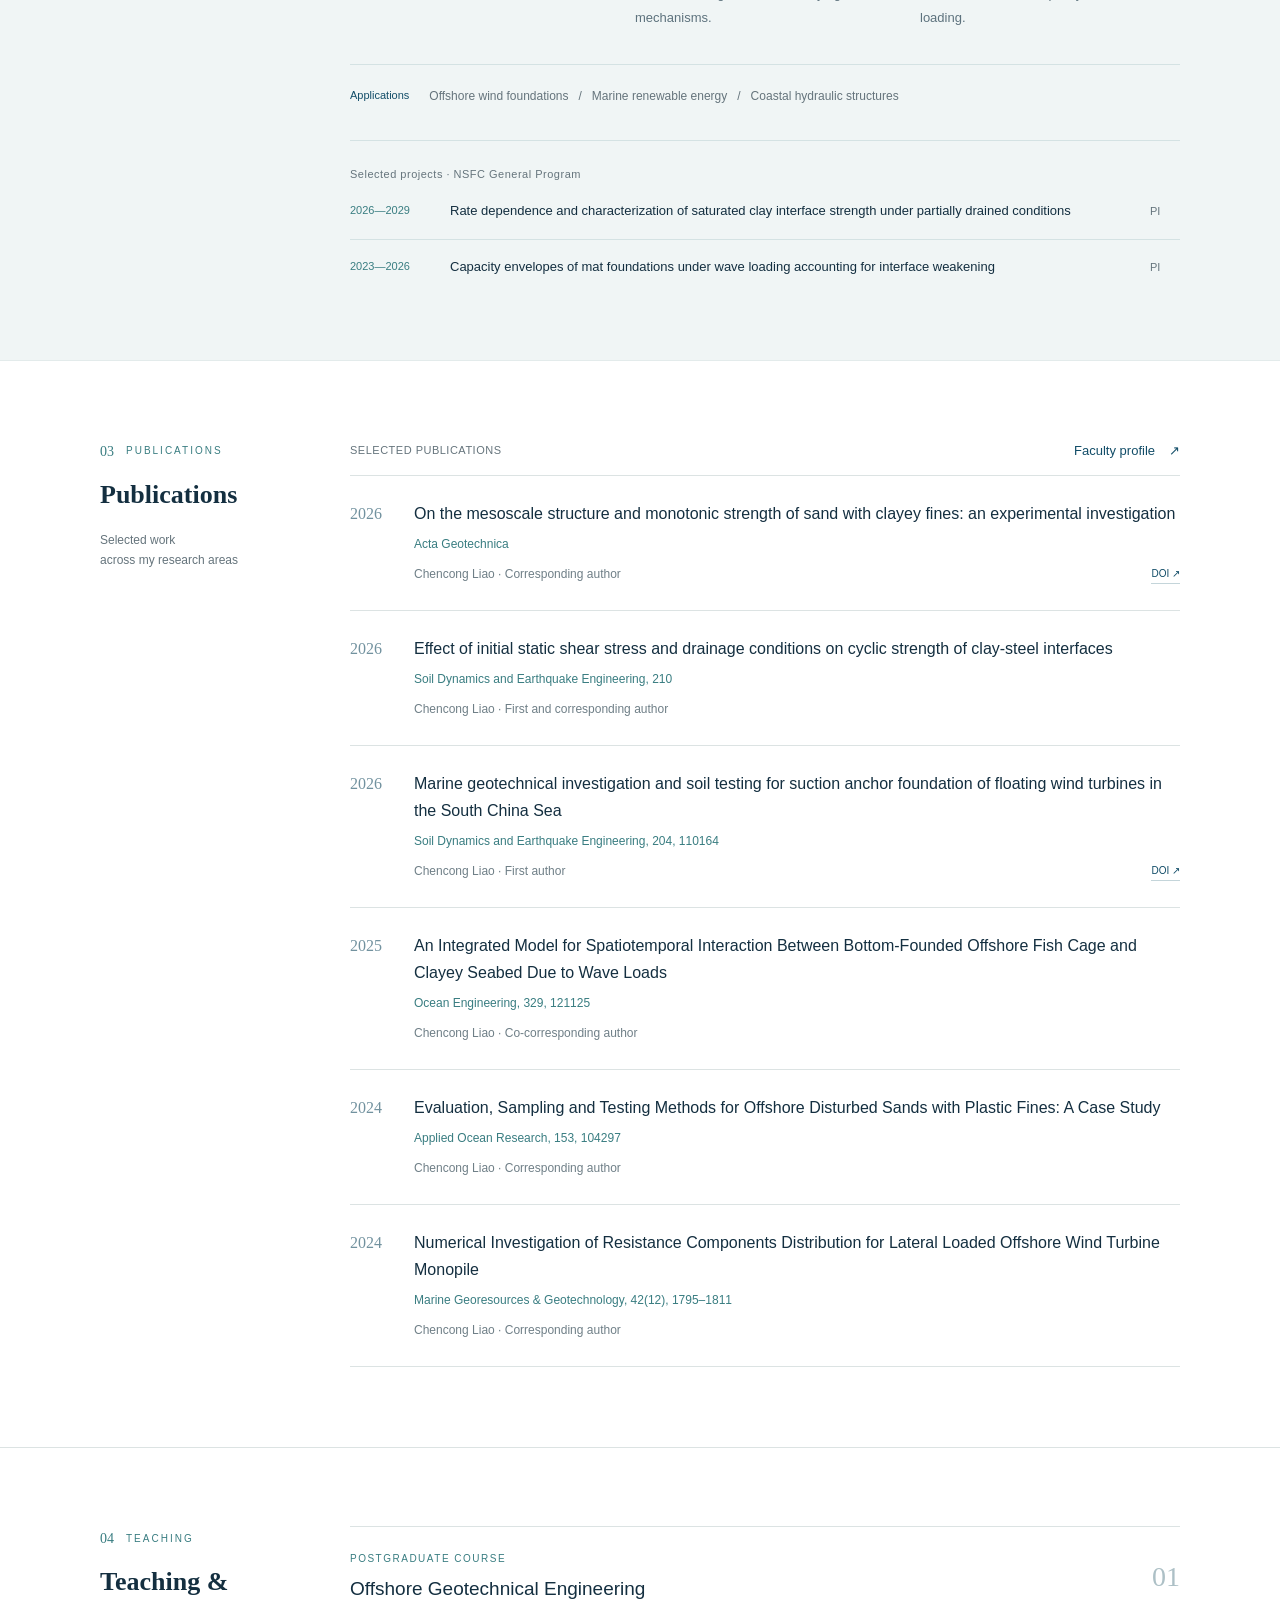
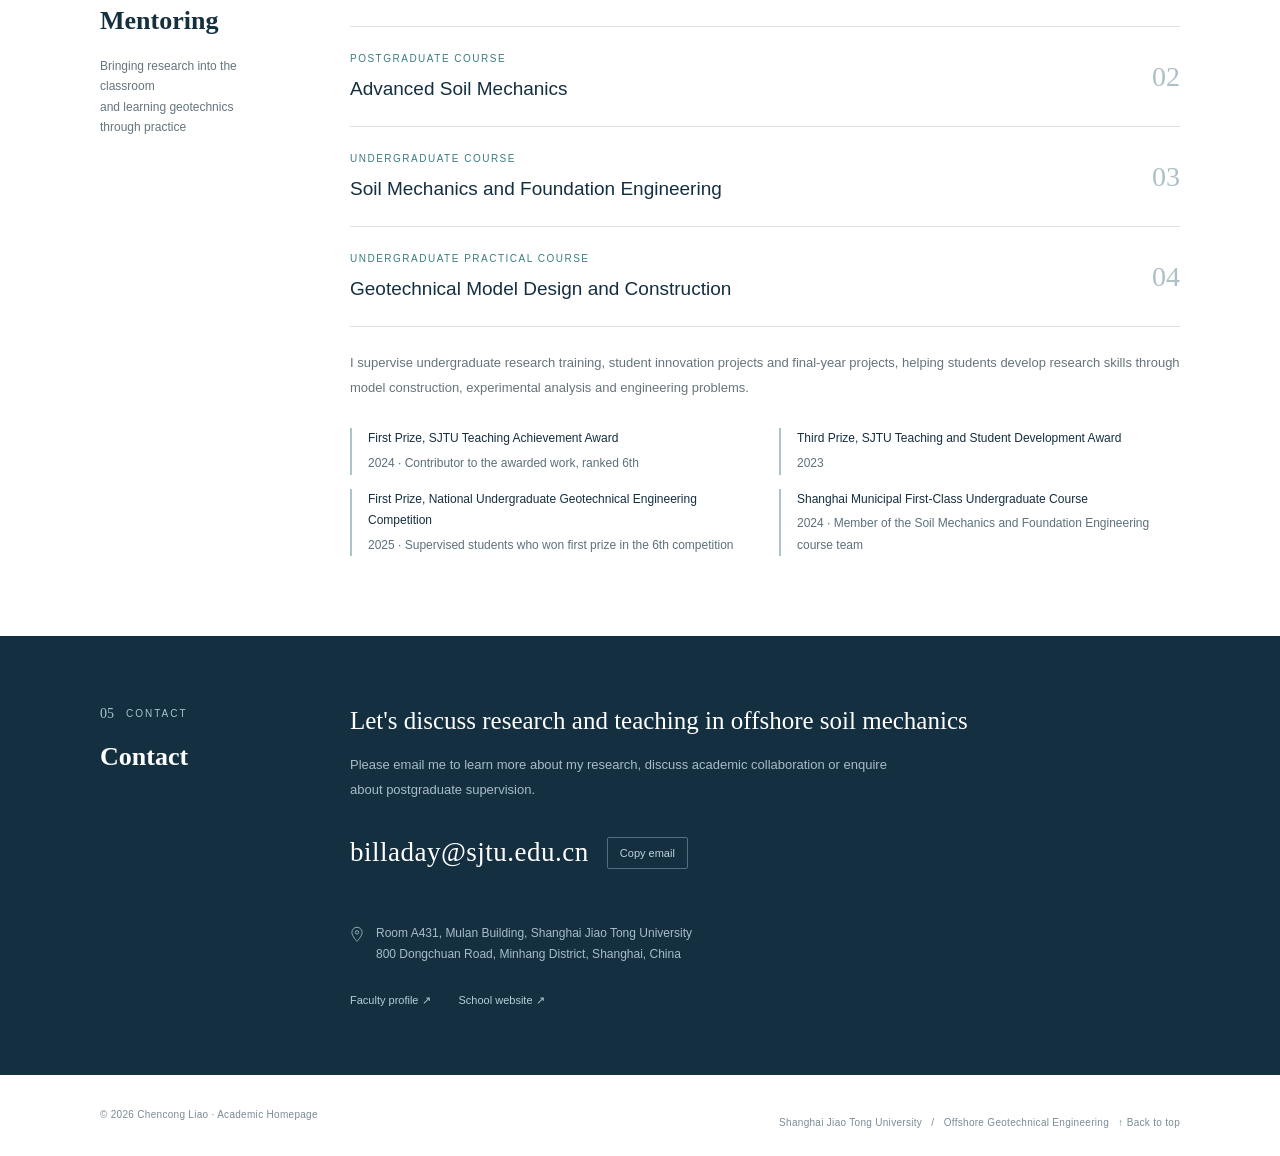
==== commit a1b8b755: "Update English academic title to Associate Professor" ====
--- a/en/index.html
+++ b/en/index.html
@@ -5,7 +5,7 @@
   <meta name="viewport" content="width=device-width, initial-scale=1">
   <meta name="theme-color" content="#142f40">
   <title>Chencong Liao | Shanghai Jiao Tong University · Offshore Geotechnical Engineering</title>
-  <meta name="description" content="Chencong Liao is an Associate Research Fellow and PhD Supervisor at the School of Naval Architecture, Ocean and Civil Engineering, Shanghai Jiao Tong University. His research covers offshore soil testing and in situ sensing, soil–structure interface mechanics, and wave–seabed–foundation interaction.">
+  <meta name="description" content="Chencong Liao is an Associate Professor and PhD Supervisor at the School of Naval Architecture, Ocean and Civil Engineering, Shanghai Jiao Tong University. His research covers offshore soil testing and in situ sensing, soil–structure interface mechanics, and wave–seabed–foundation interaction.">
   <link rel="canonical" href="https://billaday.github.io/en/">
   <link rel="alternate" hreflang="zh-CN" href="https://billaday.github.io/">
   <link rel="alternate" hreflang="en" href="https://billaday.github.io/en/">
@@ -46,7 +46,7 @@
           <p class="affiliation">Shanghai Jiao Tong University · School of Naval Architecture, Ocean and Civil Engineering</p>
           <h1 id="profile-name">Chencong Liao</h1>
           <p class="latin-name" lang="zh-CN">廖晨聪</p>
-          <p class="role"><span>Associate Research Fellow</span><i aria-hidden="true"></i><span>PhD Supervisor</span><i aria-hidden="true"></i><span>Department of Civil Engineering</span></p>
+          <p class="role"><span>Associate Professor</span><i aria-hidden="true"></i><span>PhD Supervisor</span><i aria-hidden="true"></i><span>Department of Civil Engineering</span></p>
           <p class="hero-description">Studying the seabed and foundations in the marine environment through <strong>offshore soil mechanics</strong>.<br>Combining experiments, theory and numerical methods to investigate the mechanics of offshore soils.</p>
           <div class="hero-actions"><a class="button" href="#research">Explore my research <span class="arrow" aria-hidden="true">↓</span></a><a class="text-link" href="mailto:billaday@sjtu.edu.cn">Email me <span class="arrow" aria-hidden="true">↗</span></a></div>
         </div>
@@ -61,7 +61,7 @@
       <div class="section-grid">
         <div><p class="section-kicker"><span>01</span> ABOUT</p><h2 class="section-title" id="about-title">About</h2><p class="section-note">Understanding offshore foundations<br>through soil mechanics</p></div>
         <div>
-          <div class="intro-copy"><p>I am an Associate Research Fellow and PhD Supervisor at the School of Naval Architecture, Ocean and Civil Engineering, Shanghai Jiao Tong University, specializing in offshore geotechnical engineering.</p><p>My research addresses soil mechanics problems in offshore wind energy and marine infrastructure, focusing on <strong>advanced offshore soil testing and in situ sensing, soil–structure interface mechanics, and coupled wave–seabed–foundation analysis</strong>. I combine experimental and numerical methods with engineering practice, and bring research into teaching and student training.</p></div>
+          <div class="intro-copy"><p>I am an Associate Professor and PhD Supervisor at the School of Naval Architecture, Ocean and Civil Engineering, Shanghai Jiao Tong University, specializing in offshore geotechnical engineering.</p><p>My research addresses soil mechanics problems in offshore wind energy and marine infrastructure, focusing on <strong>advanced offshore soil testing and in situ sensing, soil–structure interface mechanics, and coupled wave–seabed–foundation analysis</strong>. I combine experimental and numerical methods with engineering practice, and bring research into teaching and student training.</p></div>
           <div class="education" aria-label="Education"><div class="education-item"><span class="education-time">2011 — 2016</span><h3>Shanghai Jiao Tong University</h3><p>PhD in Geotechnical Engineering</p></div><div class="education-item"><span class="education-time">2007 — 2011</span><h3>Tongji University</h3><p>Bachelor's degree in Civil Engineering</p></div></div>
         </div>
       </div>
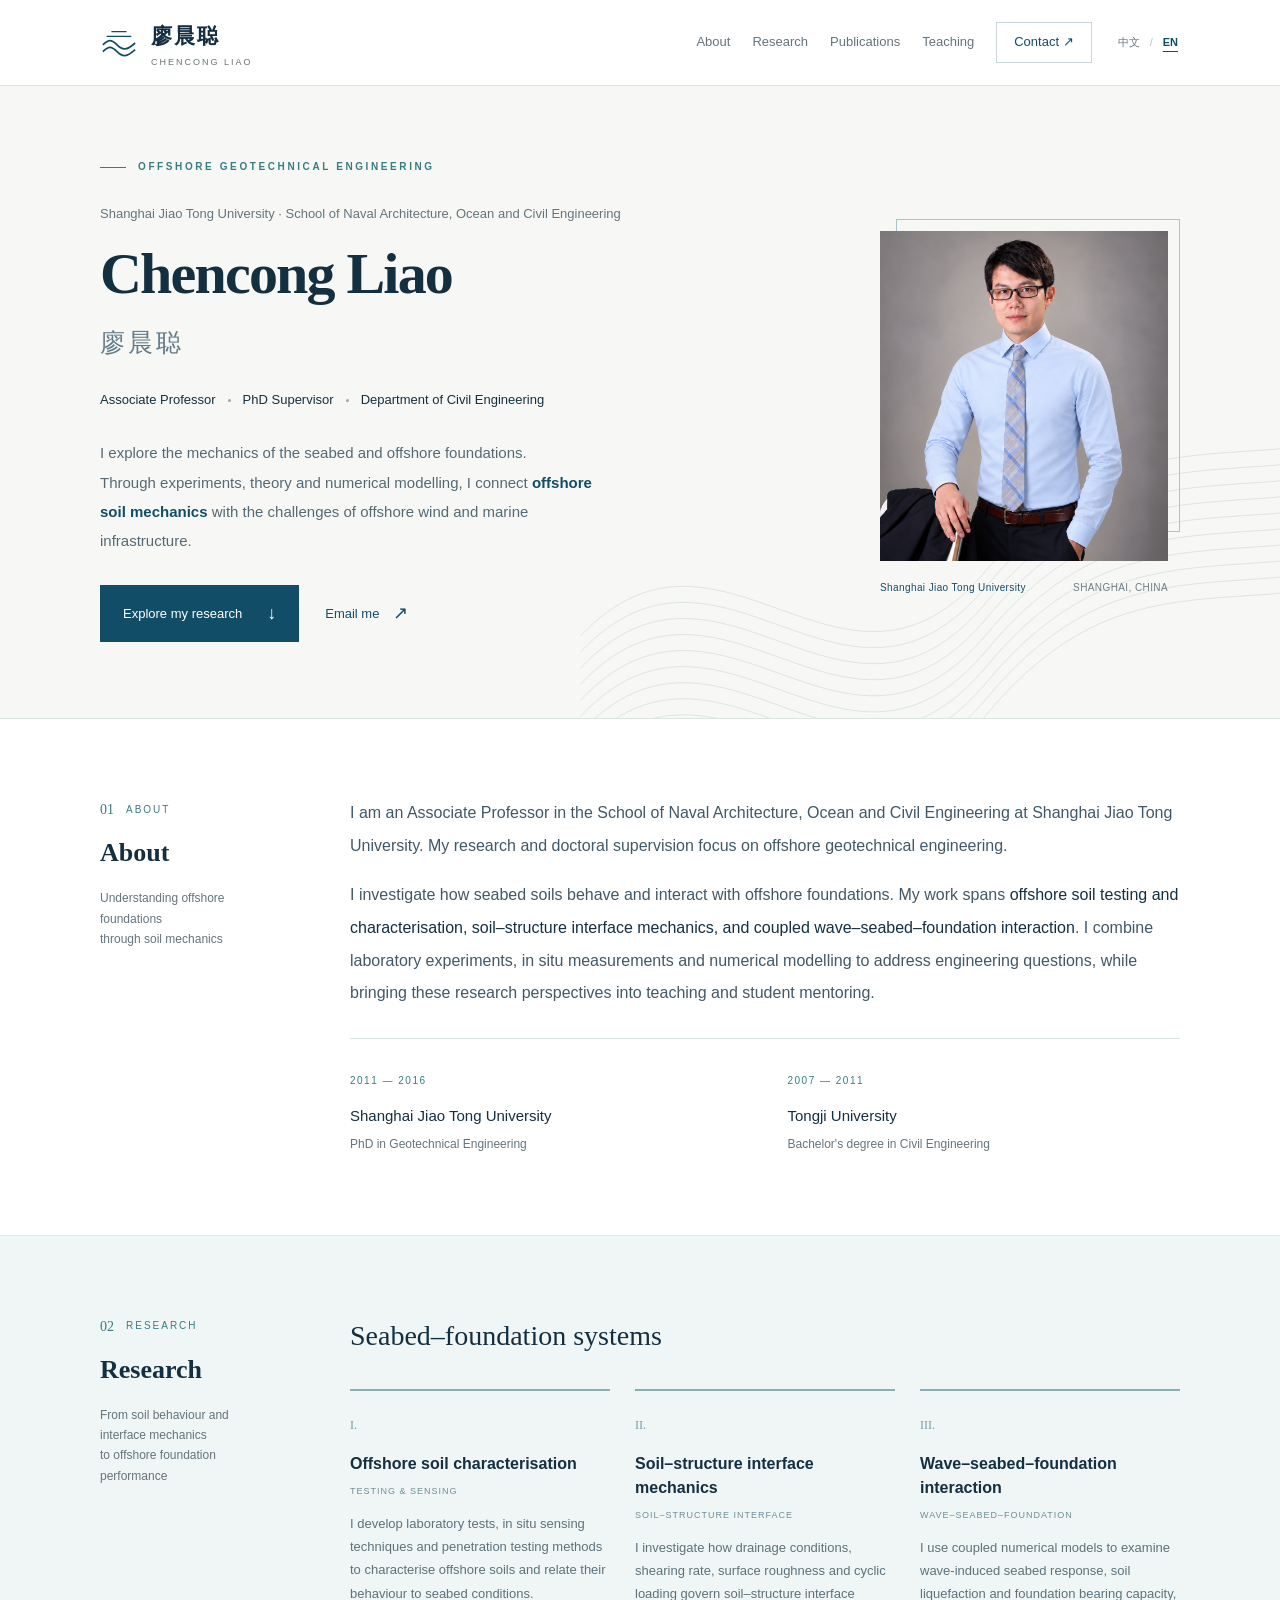
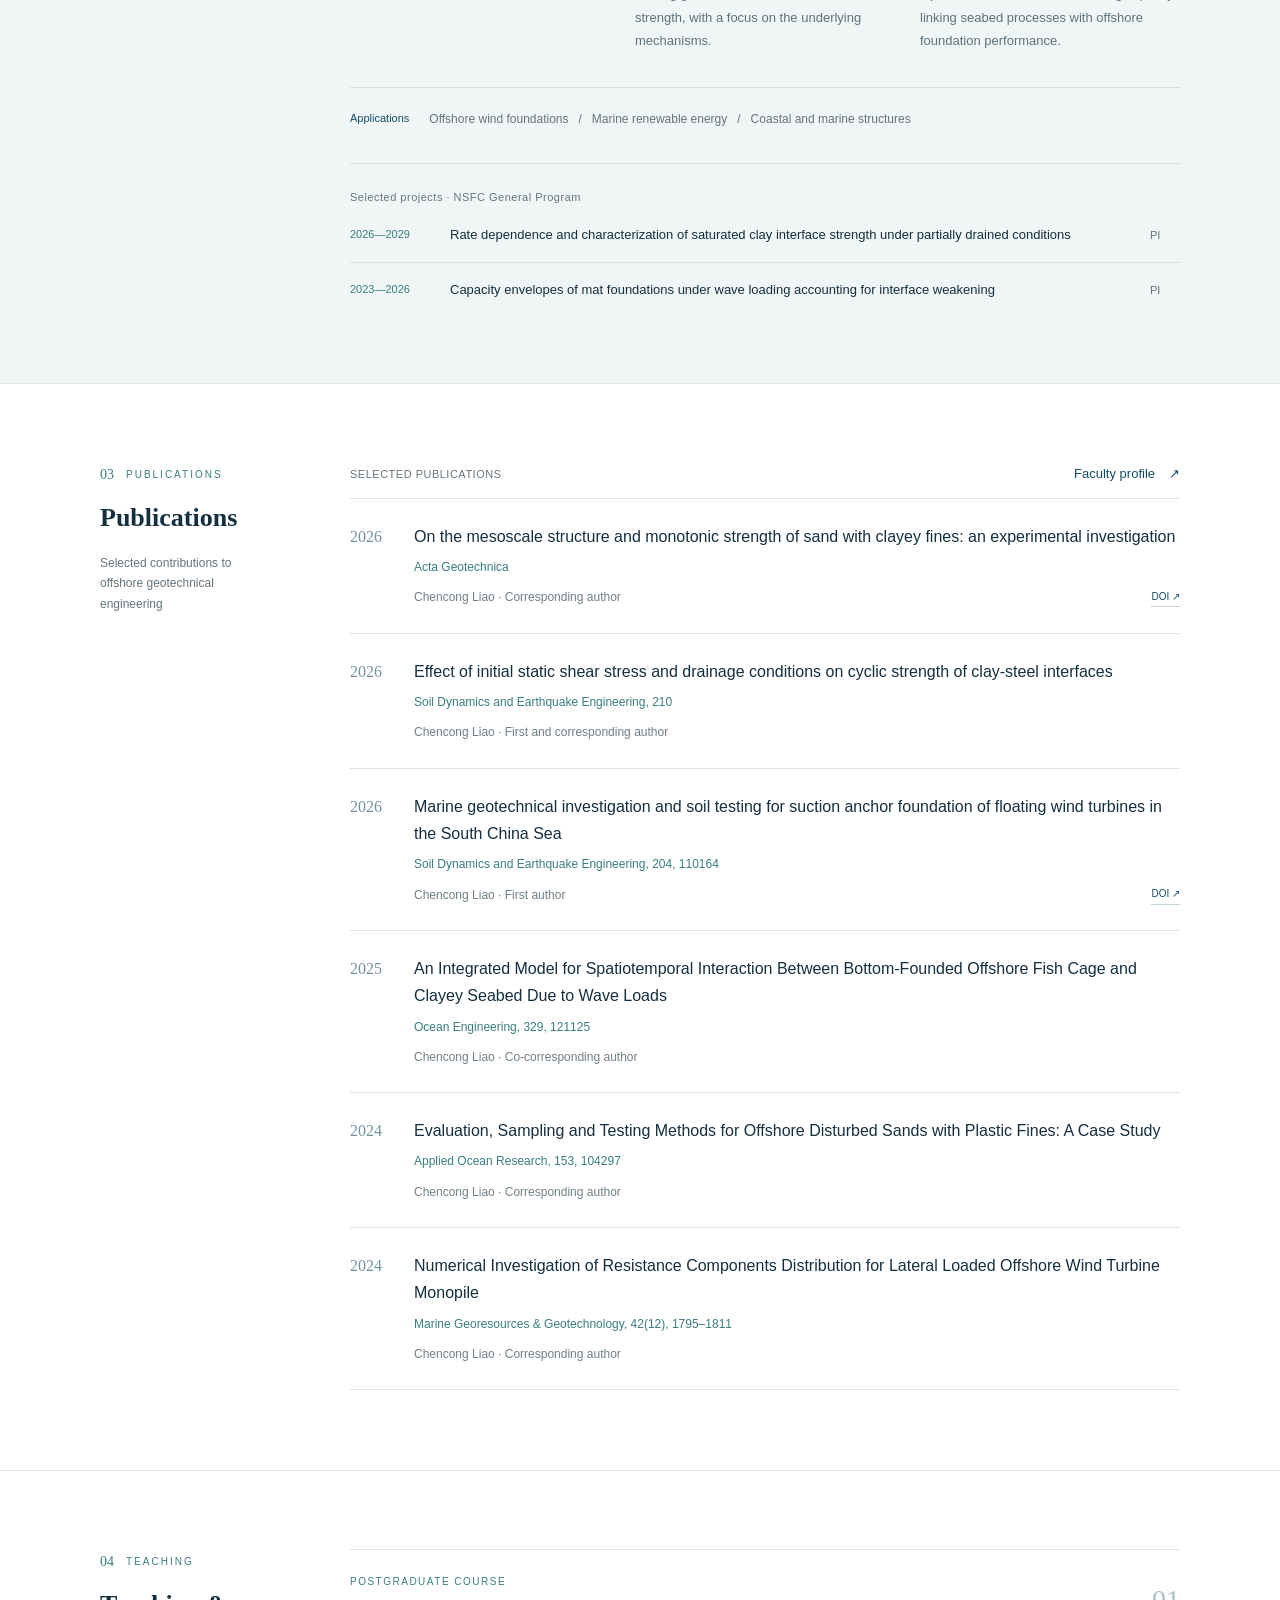
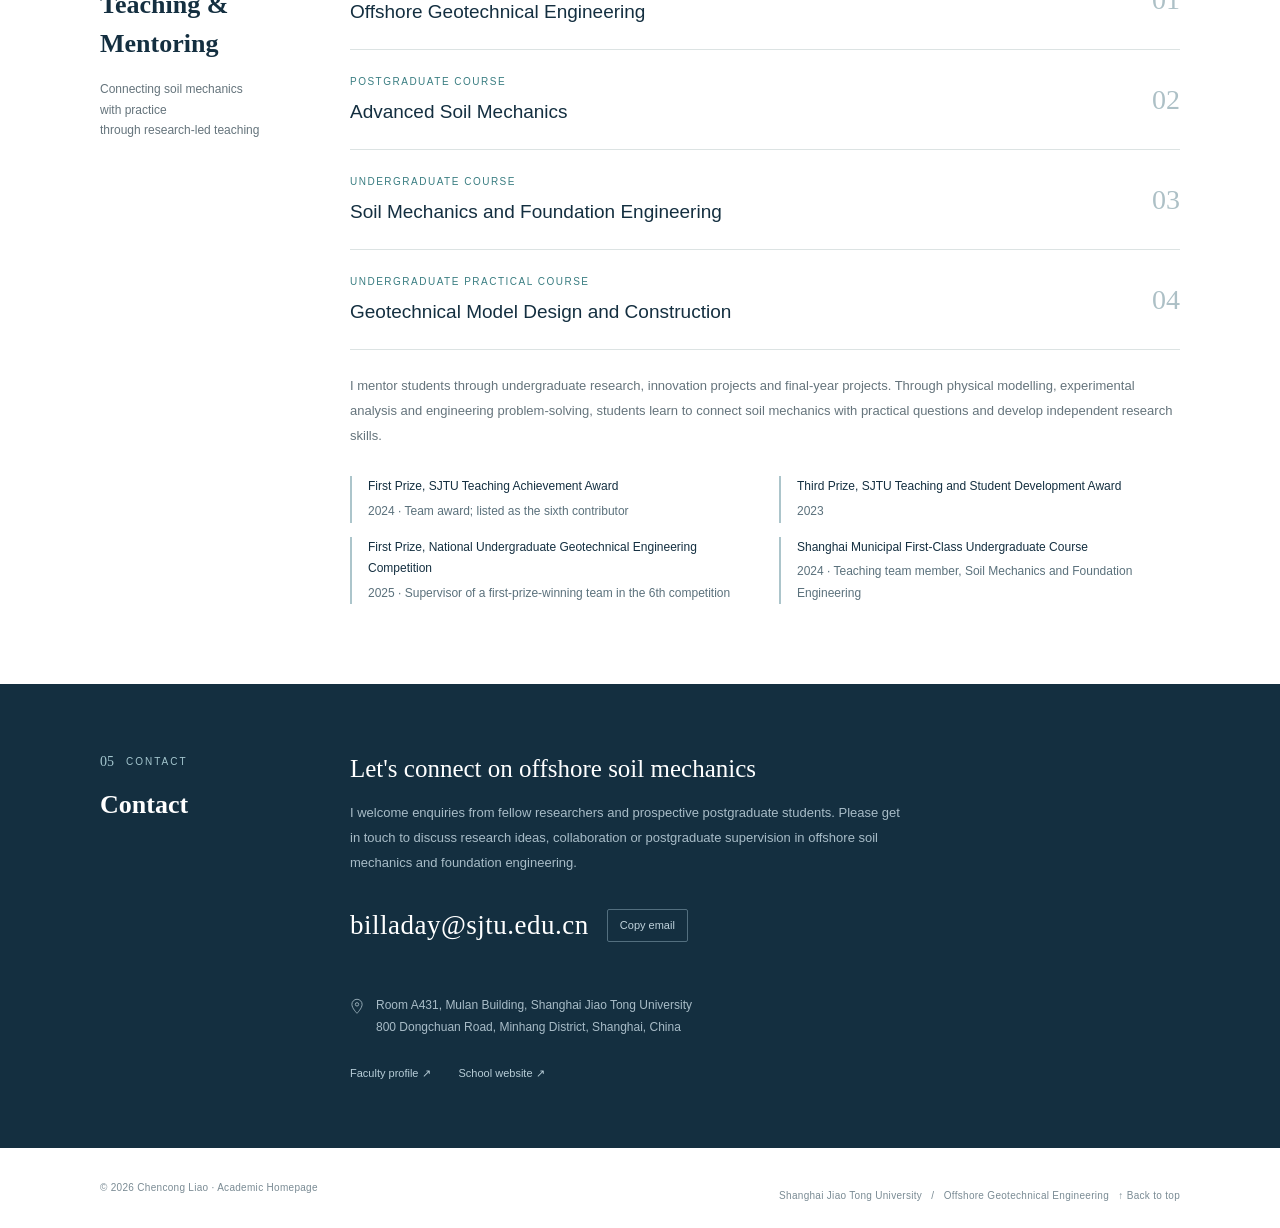
==== commit a823b569: "Polish academic homepage English and offshore geotechnical terminology" ====
--- a/en/index.html
+++ b/en/index.html
@@ -5,7 +5,7 @@
   <meta name="viewport" content="width=device-width, initial-scale=1">
   <meta name="theme-color" content="#142f40">
   <title>Chencong Liao | Shanghai Jiao Tong University · Offshore Geotechnical Engineering</title>
-  <meta name="description" content="Chencong Liao is an Associate Professor and PhD Supervisor at the School of Naval Architecture, Ocean and Civil Engineering, Shanghai Jiao Tong University. His research covers offshore soil testing and in situ sensing, soil–structure interface mechanics, and wave–seabed–foundation interaction.">
+  <meta name="description" content="Chencong Liao, Associate Professor at Shanghai Jiao Tong University, studies offshore soil mechanics, soil–structure interfaces and wave–seabed–foundation interaction.">
   <link rel="canonical" href="https://billaday.github.io/en/">
   <link rel="alternate" hreflang="zh-CN" href="https://billaday.github.io/">
   <link rel="alternate" hreflang="en" href="https://billaday.github.io/en/">
@@ -13,7 +13,7 @@
   <meta property="og:locale" content="en_US">
   <meta property="og:type" content="profile">
   <meta property="og:title" content="Chencong Liao | Shanghai Jiao Tong University · Offshore Geotechnical Engineering">
-  <meta property="og:description" content="Studying offshore soils and foundations through experiments, theory and engineering practice. Research, selected publications, teaching and contact details.">
+  <meta property="og:description" content="Exploring seabed mechanics and offshore foundations through experiments, theory and numerical modelling. Discover my research, publications and teaching.">
   <meta property="og:url" content="https://billaday.github.io/en/">
   <meta property="og:image" content="https://billaday.github.io/assets/portrait.png">
   <link rel="icon" href="../assets/favicon.svg" type="image/svg+xml">
@@ -47,7 +47,7 @@
           <h1 id="profile-name">Chencong Liao</h1>
           <p class="latin-name" lang="zh-CN">廖晨聪</p>
           <p class="role"><span>Associate Professor</span><i aria-hidden="true"></i><span>PhD Supervisor</span><i aria-hidden="true"></i><span>Department of Civil Engineering</span></p>
-          <p class="hero-description">Studying the seabed and foundations in the marine environment through <strong>offshore soil mechanics</strong>.<br>Combining experiments, theory and numerical methods to investigate the mechanics of offshore soils.</p>
+          <p class="hero-description">I explore the mechanics of the seabed and offshore foundations.<br>Through experiments, theory and numerical modelling, I connect <strong>offshore soil mechanics</strong> with the challenges of offshore wind and marine infrastructure.</p>
           <div class="hero-actions"><a class="button" href="#research">Explore my research <span class="arrow" aria-hidden="true">↓</span></a><a class="text-link" href="mailto:billaday@sjtu.edu.cn">Email me <span class="arrow" aria-hidden="true">↗</span></a></div>
         </div>
         <figure class="portrait-wrap" style="margin-left:0;margin-right:0;margin-bottom:0">
@@ -61,7 +61,7 @@
       <div class="section-grid">
         <div><p class="section-kicker"><span>01</span> ABOUT</p><h2 class="section-title" id="about-title">About</h2><p class="section-note">Understanding offshore foundations<br>through soil mechanics</p></div>
         <div>
-          <div class="intro-copy"><p>I am an Associate Professor and PhD Supervisor at the School of Naval Architecture, Ocean and Civil Engineering, Shanghai Jiao Tong University, specializing in offshore geotechnical engineering.</p><p>My research addresses soil mechanics problems in offshore wind energy and marine infrastructure, focusing on <strong>advanced offshore soil testing and in situ sensing, soil–structure interface mechanics, and coupled wave–seabed–foundation analysis</strong>. I combine experimental and numerical methods with engineering practice, and bring research into teaching and student training.</p></div>
+          <div class="intro-copy"><p>I am an Associate Professor in the School of Naval Architecture, Ocean and Civil Engineering at Shanghai Jiao Tong University. My research and doctoral supervision focus on offshore geotechnical engineering.</p><p>I investigate how seabed soils behave and interact with offshore foundations. My work spans <strong>offshore soil testing and characterisation, soil–structure interface mechanics, and coupled wave–seabed–foundation interaction</strong>. I combine laboratory experiments, in situ measurements and numerical modelling to address engineering questions, while bringing these research perspectives into teaching and student mentoring.</p></div>
           <div class="education" aria-label="Education"><div class="education-item"><span class="education-time">2011 — 2016</span><h3>Shanghai Jiao Tong University</h3><p>PhD in Geotechnical Engineering</p></div><div class="education-item"><span class="education-time">2007 — 2011</span><h3>Tongji University</h3><p>Bachelor's degree in Civil Engineering</p></div></div>
         </div>
       </div>
@@ -69,14 +69,14 @@
 
     <section class="section research-section" id="research" aria-labelledby="research-title">
       <div class="shell section-grid">
-        <div><p class="section-kicker"><span>02</span> RESEARCH</p><h2 class="section-title" id="research-title">Research</h2><p class="section-note">Connecting soils, interfaces and foundations<br>with offshore engineering needs</p></div>
-        <div><h3 class="research-head">Offshore ground and foundations</h3>
+        <div><p class="section-kicker"><span>02</span> RESEARCH</p><h2 class="section-title" id="research-title">Research</h2><p class="section-note">From soil behaviour and interface mechanics<br>to offshore foundation performance</p></div>
+        <div><h3 class="research-head">Seabed–foundation systems</h3>
           <div class="research-list">
-            <article class="research-item"><span class="research-number">I.</span><h3>Offshore soil testing and sensing</h3><div class="research-tag" lang="en">TESTING &amp; SENSING</div><p>Developing advanced soil testing and in situ penetration methods for complex marine environments, integrating laboratory tests with field data.</p></article>
-            <article class="research-item"><span class="research-number">II.</span><h3>Soil–structure interface mechanics</h3><div class="research-tag" lang="en">SOIL–STRUCTURE INTERFACE</div><p>Investigating how drainage, shear rate, roughness and cyclic loading influence interface strength and its underlying mechanisms.</p></article>
-            <article class="research-item"><span class="research-number">III.</span><h3>Wave–seabed–foundation interaction</h3><div class="research-tag" lang="en">WAVE–SEABED–FOUNDATION</div><p>Using multiphysics simulations to study seabed response, soil liquefaction and offshore foundation capacity under wave loading.</p></article>
+            <article class="research-item"><span class="research-number">I.</span><h3>Offshore soil characterisation</h3><div class="research-tag" lang="en">TESTING &amp; SENSING</div><p>I develop laboratory tests, in situ sensing techniques and penetration testing methods to characterise offshore soils and relate their behaviour to seabed conditions.</p></article>
+            <article class="research-item"><span class="research-number">II.</span><h3>Soil–structure interface mechanics</h3><div class="research-tag" lang="en">SOIL–STRUCTURE INTERFACE</div><p>I investigate how drainage conditions, shearing rate, surface roughness and cyclic loading govern soil–structure interface strength, with a focus on the underlying mechanisms.</p></article>
+            <article class="research-item"><span class="research-number">III.</span><h3>Wave–seabed–foundation interaction</h3><div class="research-tag" lang="en">WAVE–SEABED–FOUNDATION</div><p>I use coupled numerical models to examine wave-induced seabed response, soil liquefaction and foundation bearing capacity, linking seabed processes with offshore foundation performance.</p></article>
           </div>
-          <div class="research-focus"><strong>Applications</strong><p>Offshore wind foundations &nbsp; / &nbsp; Marine renewable energy &nbsp; / &nbsp; Coastal hydraulic structures</p></div>
+          <div class="research-focus"><strong>Applications</strong><p>Offshore wind foundations &nbsp; / &nbsp; Marine renewable energy &nbsp; / &nbsp; Coastal and marine structures</p></div>
           <div class="project-list" aria-label="Selected research projects"><p class="small-label">Selected projects · NSFC General Program</p><article class="project"><span>2026—2029</span><h4>Rate dependence and characterization of saturated clay interface strength under partially drained conditions</h4><em title="Principal Investigator" aria-label="Principal Investigator">PI</em></article><article class="project"><span>2023—2026</span><h4>Capacity envelopes of mat foundations under wave loading accounting for interface weakening</h4><em title="Principal Investigator" aria-label="Principal Investigator">PI</em></article></div>
         </div>
       </div>
@@ -84,7 +84,7 @@
 
     <section class="section shell" id="publications" aria-labelledby="publications-title">
       <div class="section-grid">
-        <div><p class="section-kicker"><span>03</span> PUBLICATIONS</p><h2 class="section-title" id="publications-title">Publications</h2><p class="section-note">Selected work<br>across my research areas</p></div>
+        <div><p class="section-kicker"><span>03</span> PUBLICATIONS</p><h2 class="section-title" id="publications-title">Publications</h2><p class="section-note">Selected contributions to<br>offshore geotechnical engineering</p></div>
         <div>
           <div class="section-topline"><span class="small-label">SELECTED PUBLICATIONS</span><a class="text-link" href="https://naoce.sjtu.edu.cn/teachers/liaochencong.html" target="_blank" rel="noopener noreferrer">Faculty profile <span aria-hidden="true">↗</span></a></div>
           <div class="publications">
@@ -101,14 +101,14 @@
 
     <section class="section teaching-section" id="teaching" aria-labelledby="teaching-title">
       <div class="shell section-grid">
-        <div><p class="section-kicker"><span>04</span> TEACHING</p><h2 class="section-title" id="teaching-title">Teaching &amp; Mentoring</h2><p class="section-note">Bringing research into the classroom<br>and learning geotechnics through practice</p></div>
+        <div><p class="section-kicker"><span>04</span> TEACHING</p><h2 class="section-title" id="teaching-title">Teaching &amp; Mentoring</h2><p class="section-note">Connecting soil mechanics with practice<br>through research-led teaching</p></div>
         <div>
           <article class="course"><div><p class="course-level">POSTGRADUATE COURSE</p><h3>Offshore Geotechnical Engineering</h3></div><span class="course-no" aria-hidden="true">01</span></article>
           <article class="course"><div><p class="course-level">POSTGRADUATE COURSE</p><h3>Advanced Soil Mechanics</h3></div><span class="course-no" aria-hidden="true">02</span></article>
           <article class="course"><div><p class="course-level">UNDERGRADUATE COURSE</p><h3>Soil Mechanics and Foundation Engineering</h3></div><span class="course-no" aria-hidden="true">03</span></article>
           <article class="course"><div><p class="course-level">UNDERGRADUATE PRACTICAL COURSE</p><h3>Geotechnical Model Design and Construction</h3></div><span class="course-no" aria-hidden="true">04</span></article>
-          <p class="teaching-note">I supervise undergraduate research training, student innovation projects and final-year projects, helping students develop research skills through model construction, experimental analysis and engineering problems.</p>
-          <div class="honors"><div class="honor"><strong>First Prize, SJTU Teaching Achievement Award</strong>2024 · Contributor to the awarded work, ranked 6th</div><div class="honor"><strong>Third Prize, SJTU Teaching and Student Development Award</strong>2023</div><div class="honor"><strong>First Prize, National Undergraduate Geotechnical Engineering Competition</strong>2025 · Supervised students who won first prize in the 6th competition</div><div class="honor"><strong>Shanghai Municipal First-Class Undergraduate Course</strong>2024 · Member of the Soil Mechanics and Foundation Engineering course team</div></div>
+          <p class="teaching-note">I mentor students through undergraduate research, innovation projects and final-year projects. Through physical modelling, experimental analysis and engineering problem-solving, students learn to connect soil mechanics with practical questions and develop independent research skills.</p>
+          <div class="honors"><div class="honor"><strong>First Prize, SJTU Teaching Achievement Award</strong>2024 · Team award; listed as the sixth contributor</div><div class="honor"><strong>Third Prize, SJTU Teaching and Student Development Award</strong>2023</div><div class="honor"><strong>First Prize, National Undergraduate Geotechnical Engineering Competition</strong>2025 · Supervisor of a first-prize-winning team in the 6th competition</div><div class="honor"><strong>Shanghai Municipal First-Class Undergraduate Course</strong>2024 · Teaching team member, Soil Mechanics and Foundation Engineering</div></div>
         </div>
       </div>
     </section>
@@ -116,7 +116,7 @@
     <section class="contact-section" id="contact" aria-labelledby="contact-title">
       <div class="shell section-grid">
         <div><p class="section-kicker"><span>05</span> CONTACT</p><h2 class="section-title" id="contact-title">Contact</h2></div>
-        <div><p class="contact-lead">Let's discuss research and teaching in offshore soil mechanics</p><p class="contact-sub">Please email me to learn more about my research, discuss academic collaboration or enquire about postgraduate supervision.</p><div class="email-row"><a class="email-link" href="mailto:billaday@sjtu.edu.cn">billaday@sjtu.edu.cn</a><button class="copy-button" type="button">Copy email</button></div><p class="copy-status" role="status" aria-live="polite"></p><p class="address"><svg width="14" height="17" viewBox="0 0 16 20" fill="none" aria-hidden="true"><path d="M14 7.5C14 12 8 18 8 18S2 12 2 7.5a6 6 0 1 1 12 0Z" stroke="currentColor"/><circle cx="8" cy="7.5" r="2" stroke="currentColor"/></svg><span>Room A431, Mulan Building, Shanghai Jiao Tong University<br>800 Dongchuan Road, Minhang District, Shanghai, China</span></p><div class="contact-links"><a href="https://naoce.sjtu.edu.cn/teachers/liaochencong.html" target="_blank" rel="noopener noreferrer">Faculty profile ↗</a><a href="https://naoce.sjtu.edu.cn/" target="_blank" rel="noopener noreferrer">School website ↗</a></div></div>
+        <div><p class="contact-lead">Let's connect on offshore soil mechanics</p><p class="contact-sub">I welcome enquiries from fellow researchers and prospective postgraduate students. Please get in touch to discuss research ideas, collaboration or postgraduate supervision in offshore soil mechanics and foundation engineering.</p><div class="email-row"><a class="email-link" href="mailto:billaday@sjtu.edu.cn">billaday@sjtu.edu.cn</a><button class="copy-button" type="button">Copy email</button></div><p class="copy-status" role="status" aria-live="polite"></p><p class="address"><svg width="14" height="17" viewBox="0 0 16 20" fill="none" aria-hidden="true"><path d="M14 7.5C14 12 8 18 8 18S2 12 2 7.5a6 6 0 1 1 12 0Z" stroke="currentColor"/><circle cx="8" cy="7.5" r="2" stroke="currentColor"/></svg><span>Room A431, Mulan Building, Shanghai Jiao Tong University<br>800 Dongchuan Road, Minhang District, Shanghai, China</span></p><div class="contact-links"><a href="https://naoce.sjtu.edu.cn/teachers/liaochencong.html" target="_blank" rel="noopener noreferrer">Faculty profile ↗</a><a href="https://naoce.sjtu.edu.cn/" target="_blank" rel="noopener noreferrer">School website ↗</a></div></div>
       </div>
     </section>
   </main>
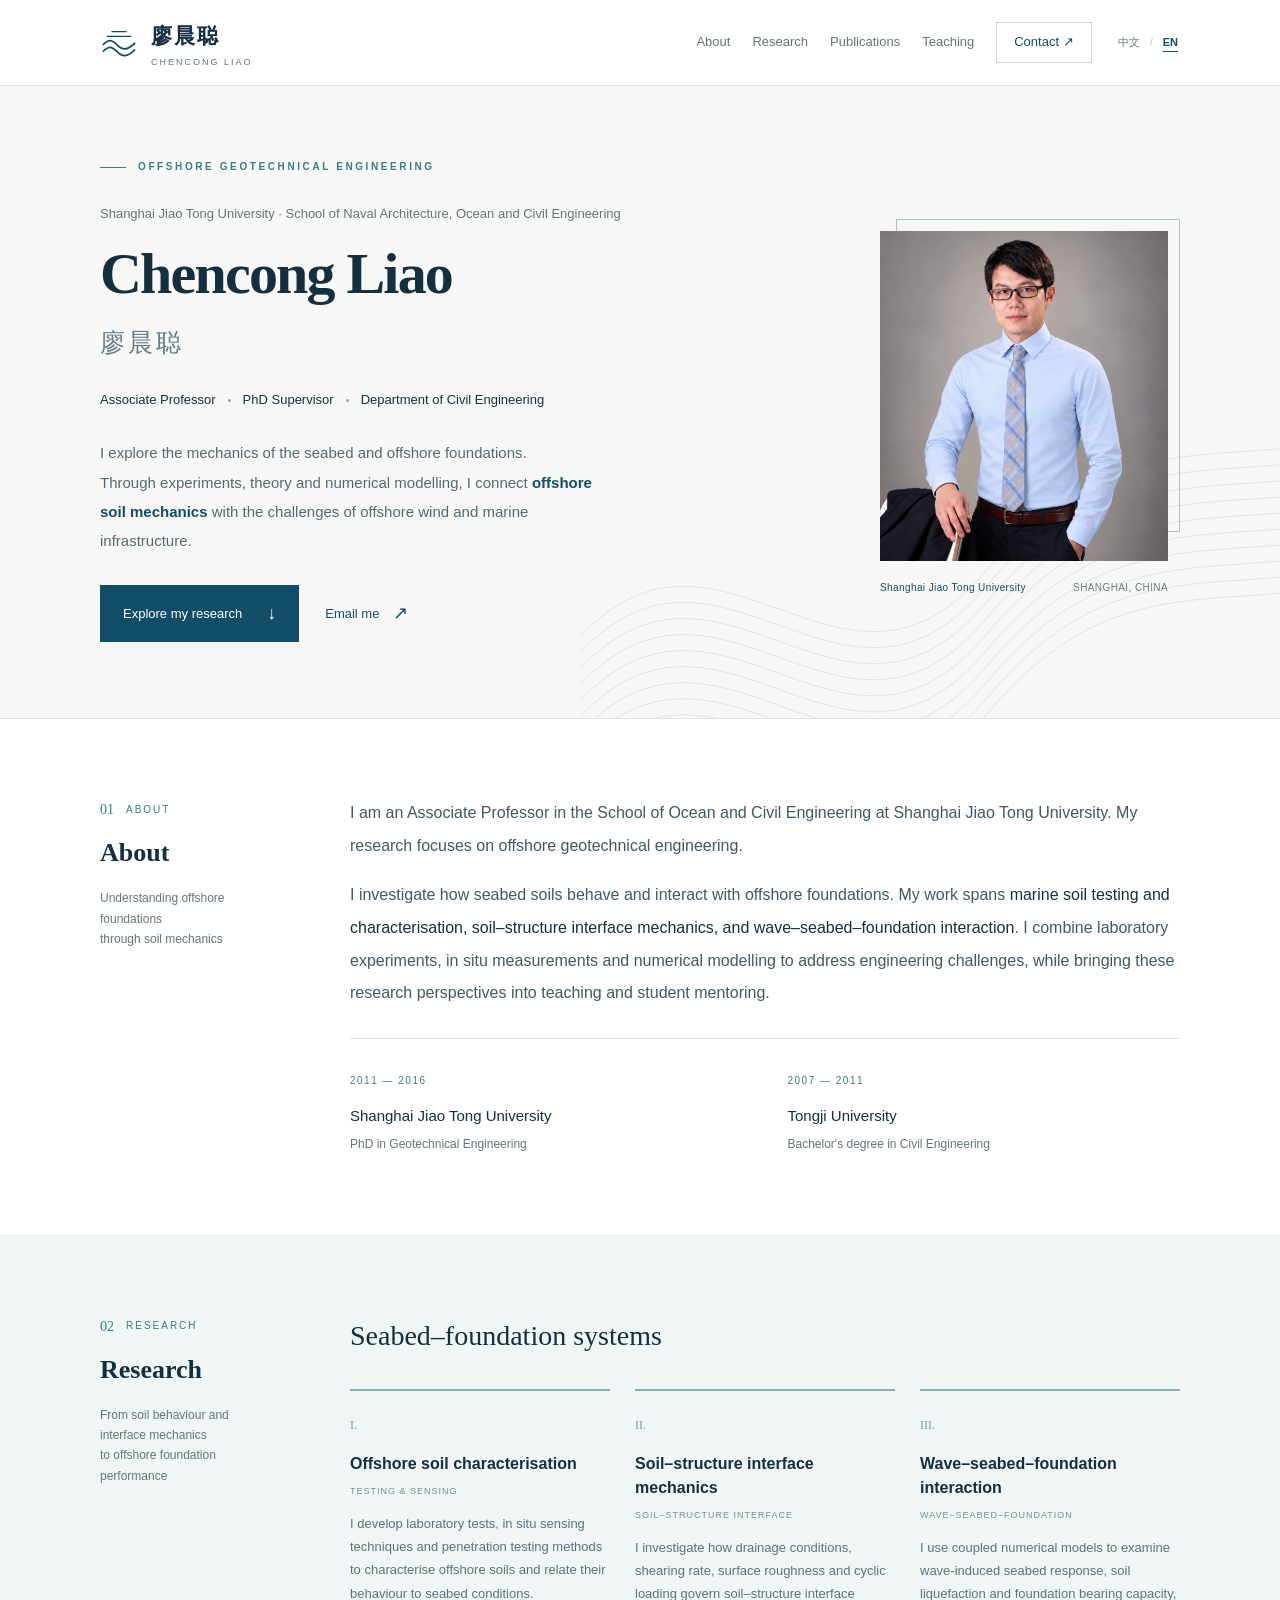
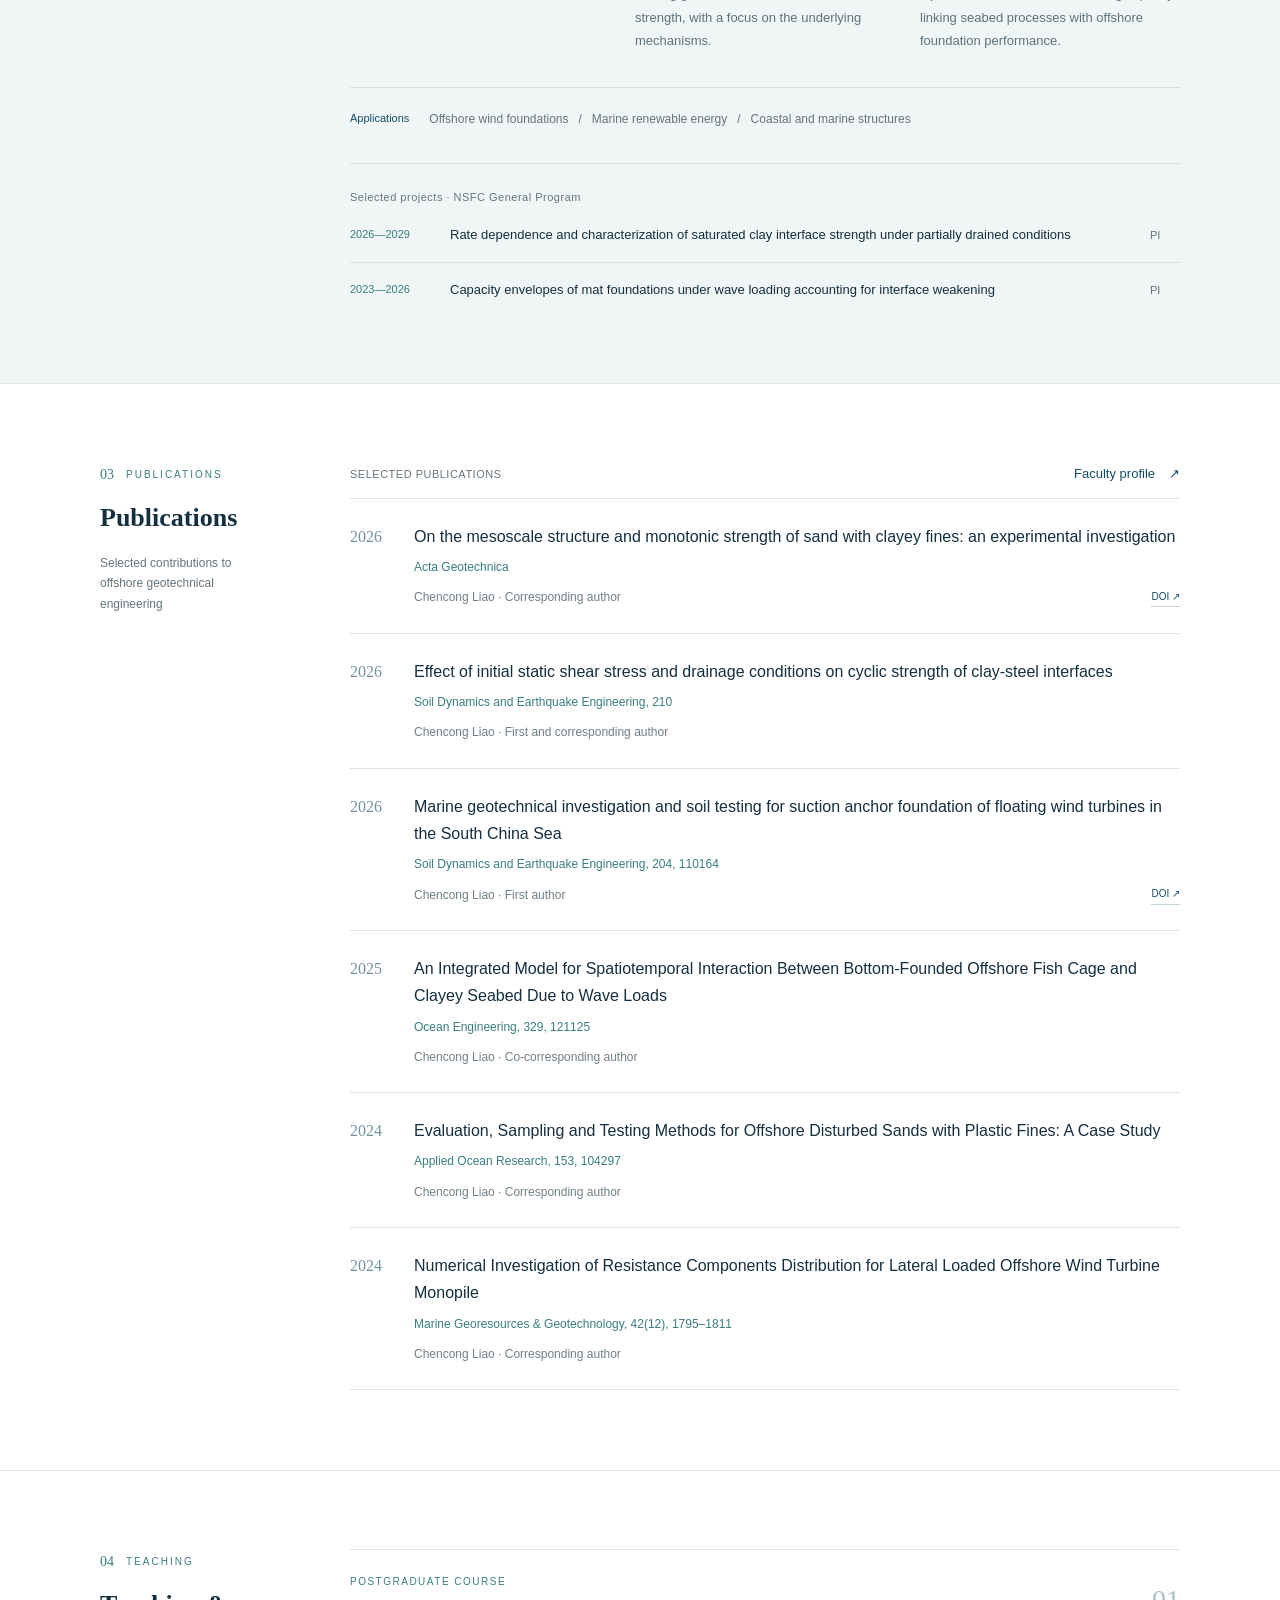
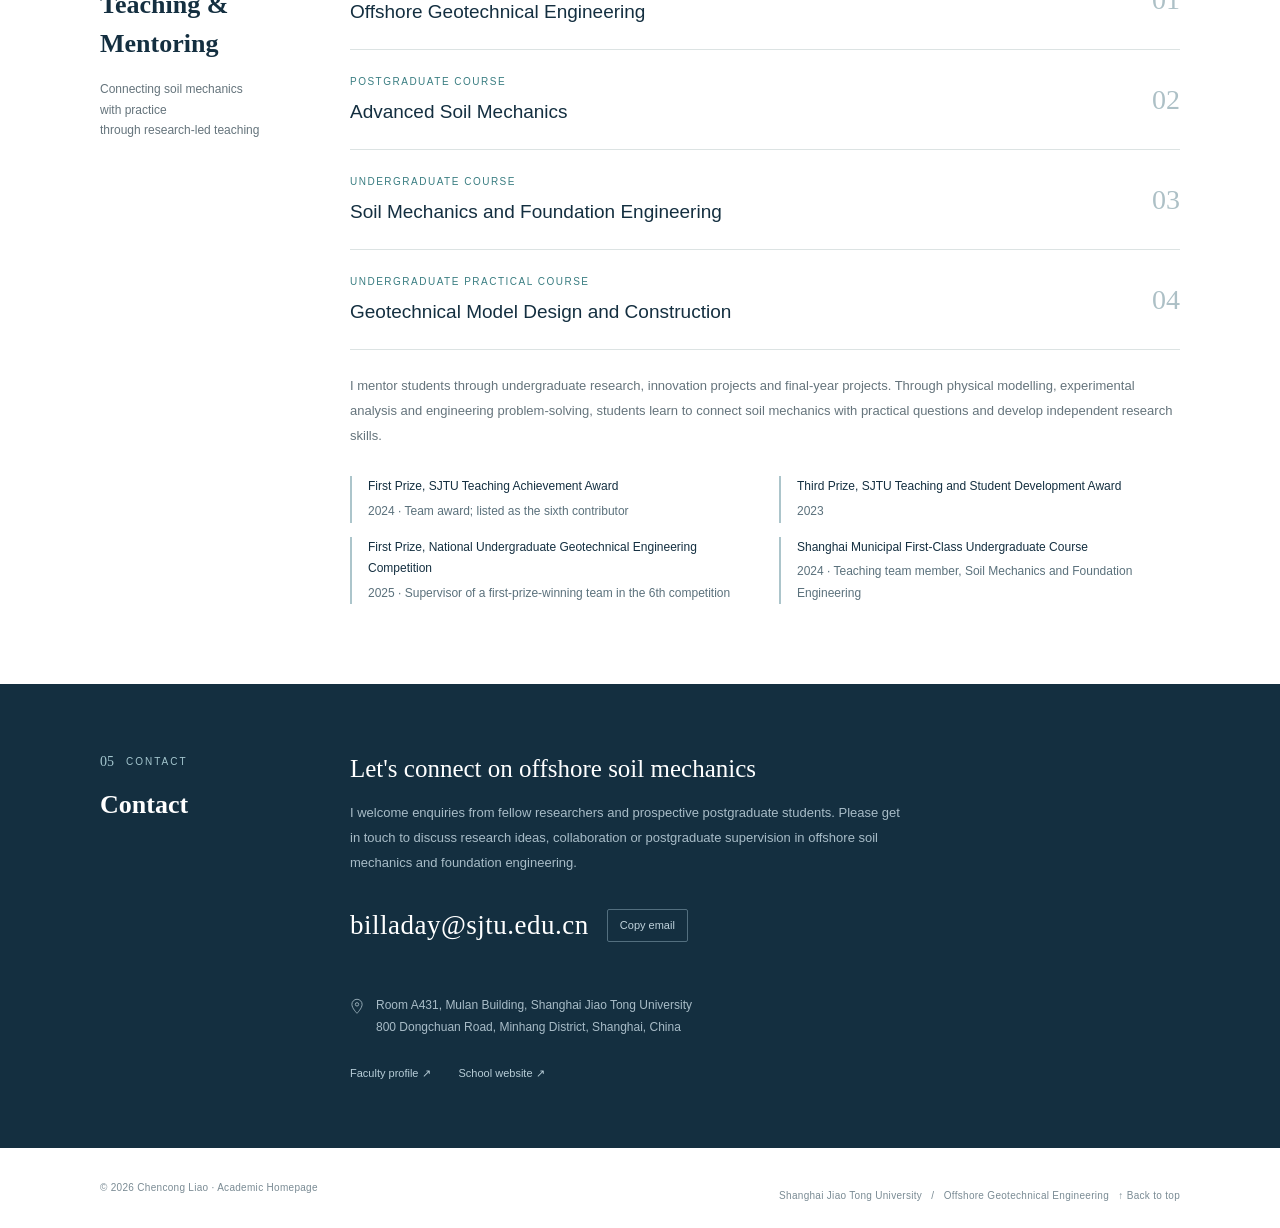
==== commit d0e0adba: "Apply requested edits to English About section" ====
--- a/en/index.html
+++ b/en/index.html
@@ -61,7 +61,7 @@
       <div class="section-grid">
         <div><p class="section-kicker"><span>01</span> ABOUT</p><h2 class="section-title" id="about-title">About</h2><p class="section-note">Understanding offshore foundations<br>through soil mechanics</p></div>
         <div>
-          <div class="intro-copy"><p>I am an Associate Professor in the School of Naval Architecture, Ocean and Civil Engineering at Shanghai Jiao Tong University. My research and doctoral supervision focus on offshore geotechnical engineering.</p><p>I investigate how seabed soils behave and interact with offshore foundations. My work spans <strong>offshore soil testing and characterisation, soil–structure interface mechanics, and coupled wave–seabed–foundation interaction</strong>. I combine laboratory experiments, in situ measurements and numerical modelling to address engineering questions, while bringing these research perspectives into teaching and student mentoring.</p></div>
+          <div class="intro-copy"><p>I am an Associate Professor in the School of Ocean and Civil Engineering at Shanghai Jiao Tong University. My research focuses on offshore geotechnical engineering.</p><p>I investigate how seabed soils behave and interact with offshore foundations. My work spans <strong>marine soil testing and characterisation, soil–structure interface mechanics, and wave–seabed–foundation interaction</strong>. I combine laboratory experiments, in situ measurements and numerical modelling to address engineering challenges, while bringing these research perspectives into teaching and student mentoring.</p></div>
           <div class="education" aria-label="Education"><div class="education-item"><span class="education-time">2011 — 2016</span><h3>Shanghai Jiao Tong University</h3><p>PhD in Geotechnical Engineering</p></div><div class="education-item"><span class="education-time">2007 — 2011</span><h3>Tongji University</h3><p>Bachelor's degree in Civil Engineering</p></div></div>
         </div>
       </div>
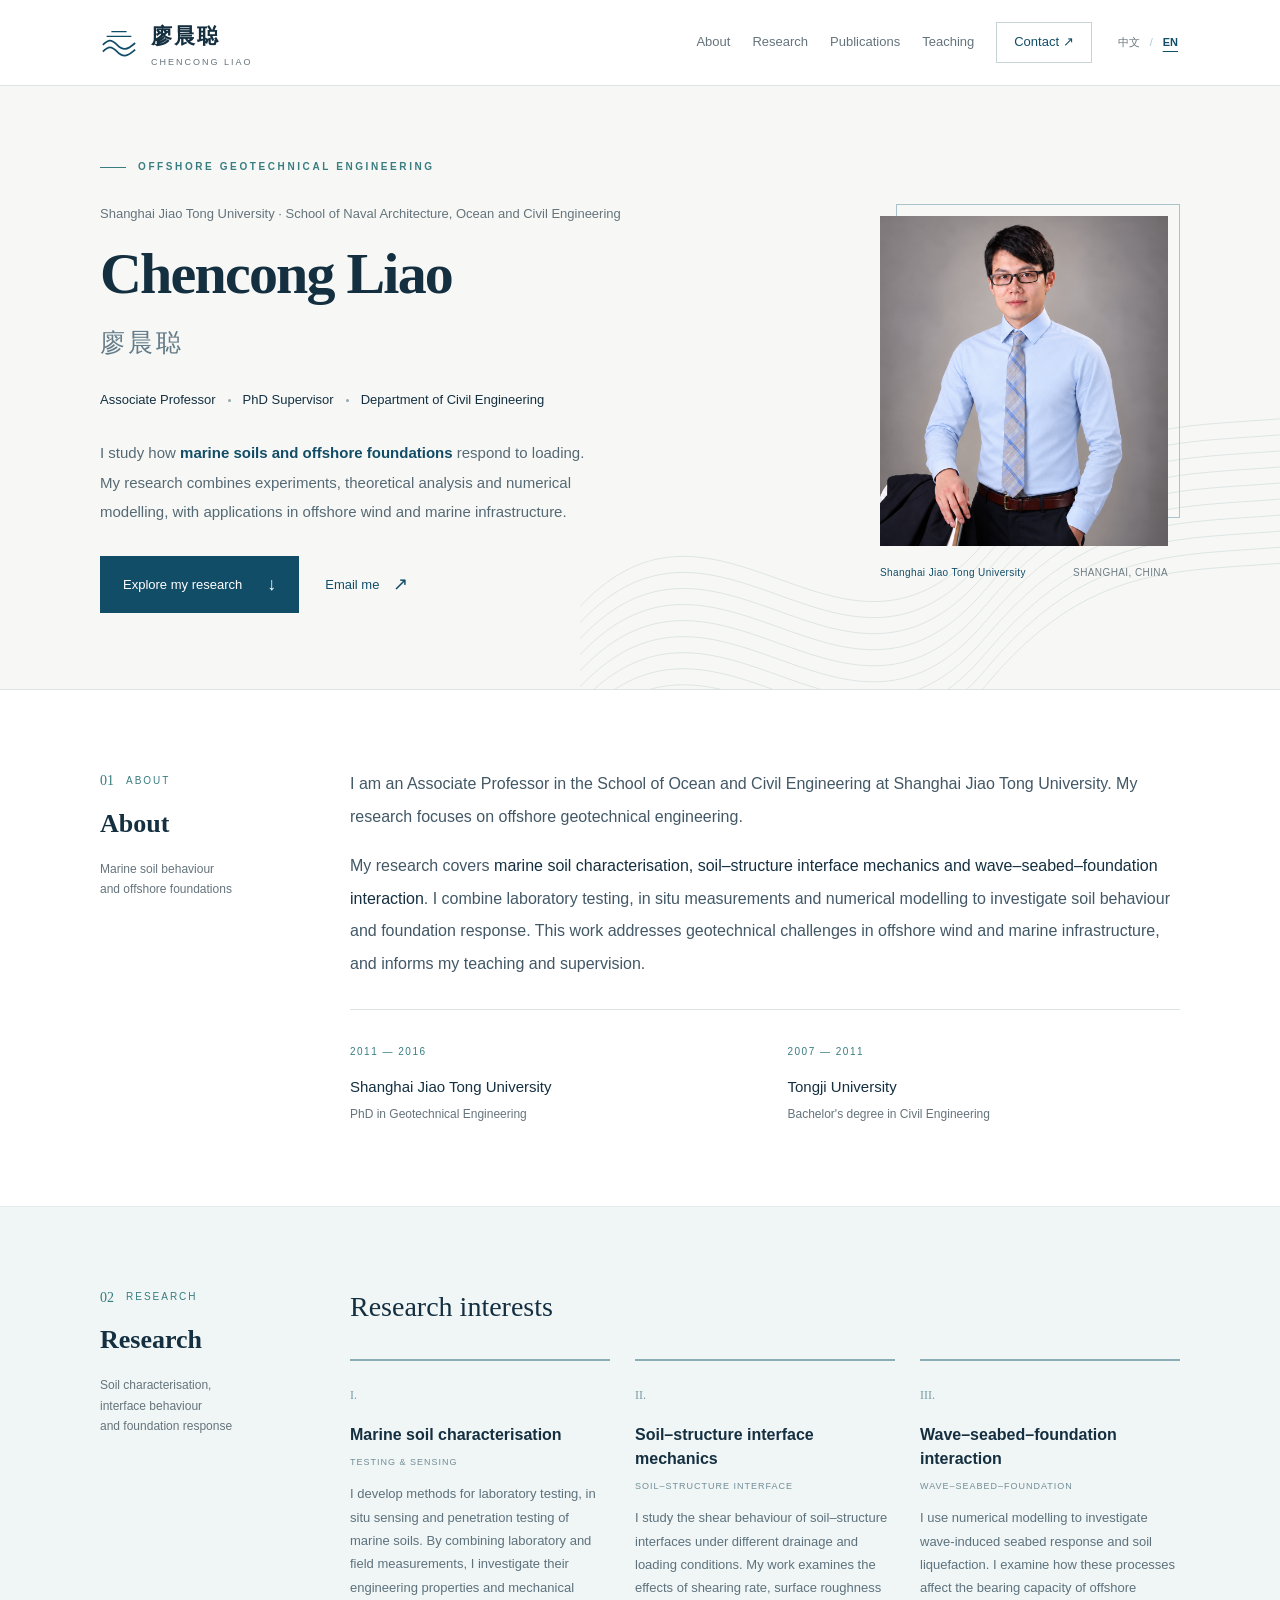
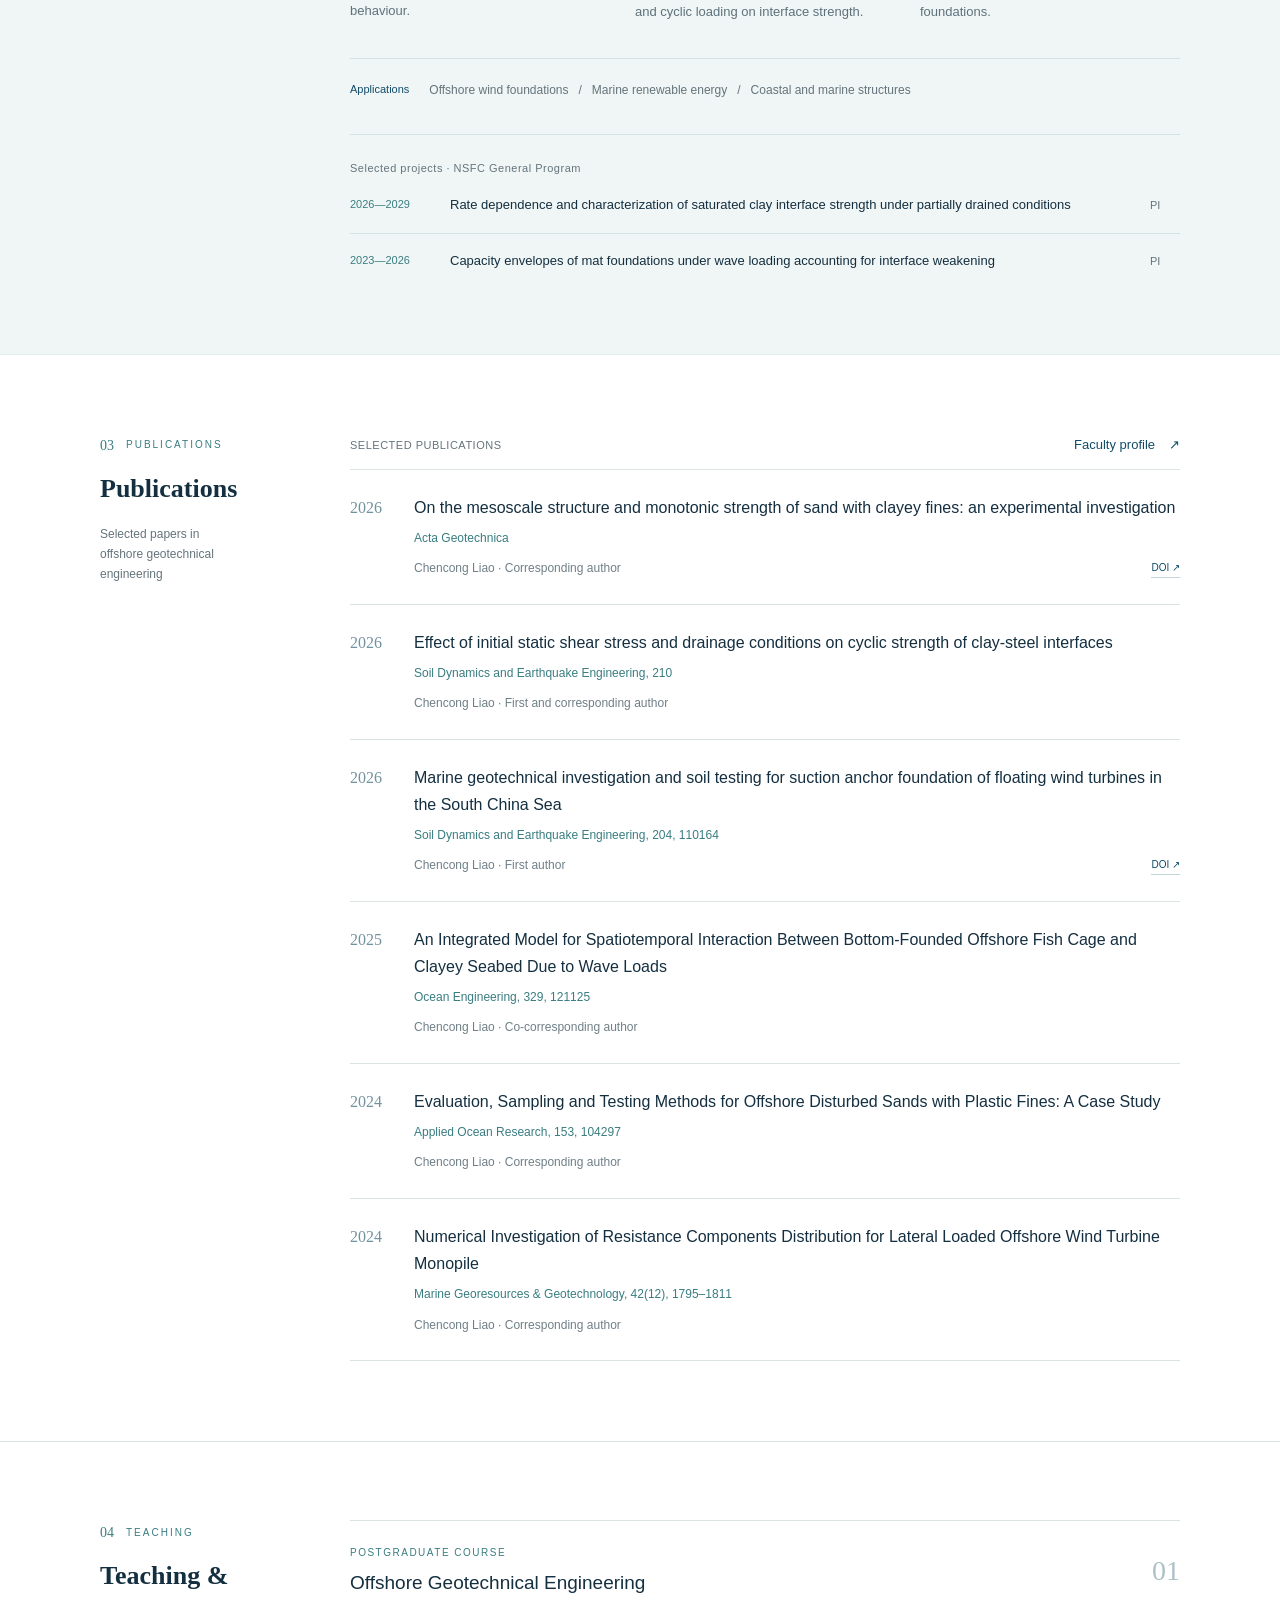
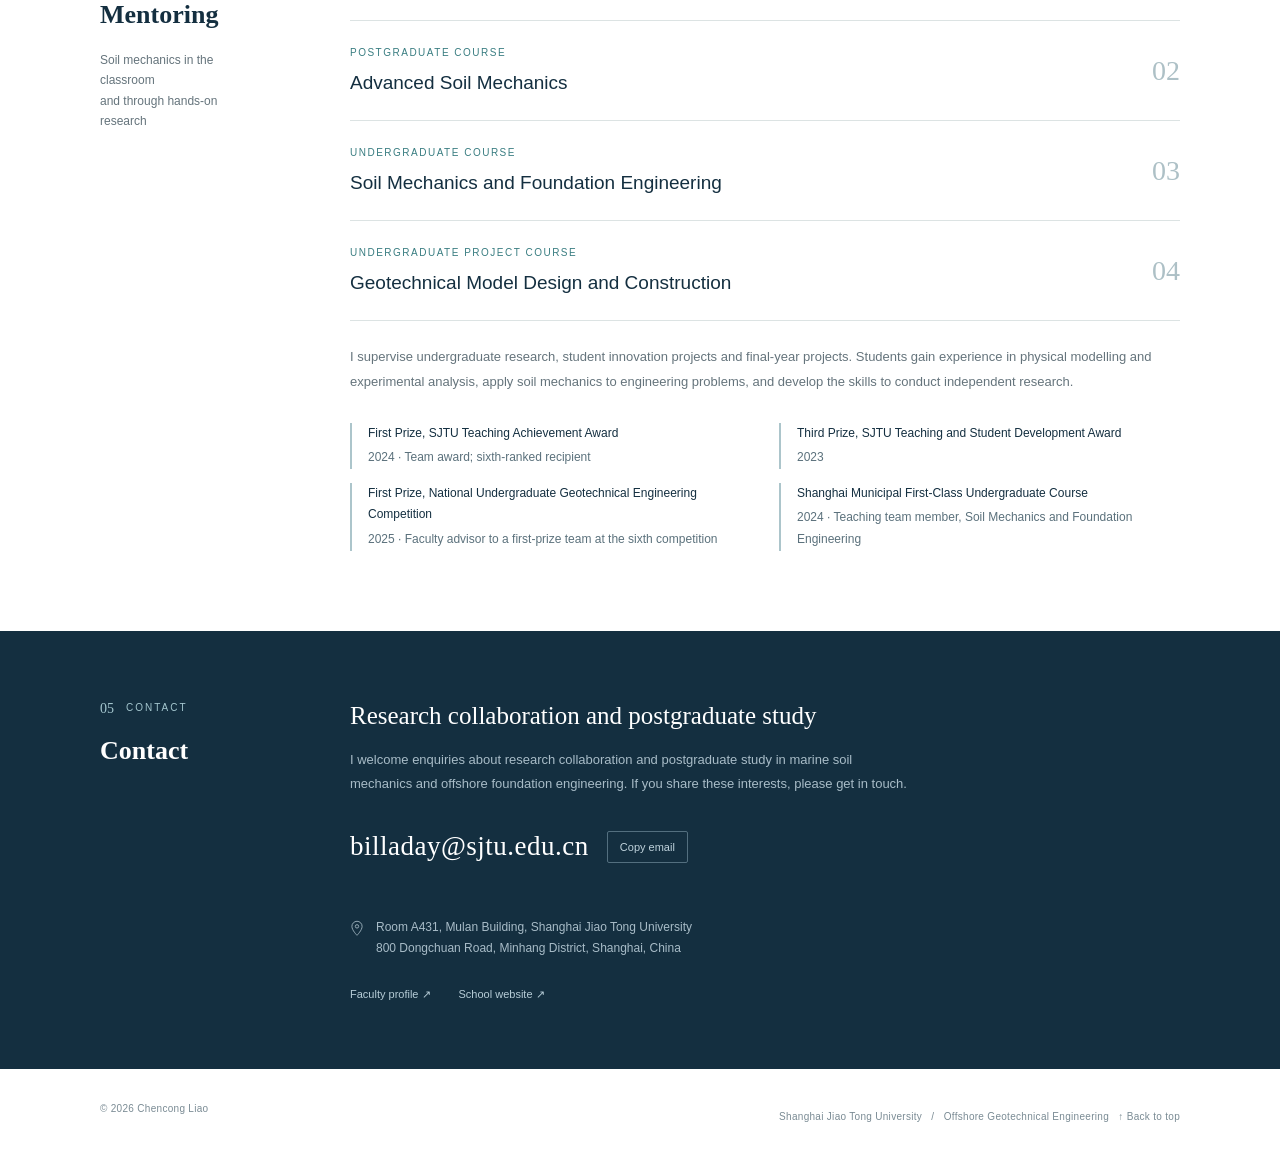
==== commit 5fe8a9c4: "Rewrite English profile in clear, idiomatic academic prose" ====
--- a/en/index.html
+++ b/en/index.html
@@ -5,7 +5,7 @@
   <meta name="viewport" content="width=device-width, initial-scale=1">
   <meta name="theme-color" content="#142f40">
   <title>Chencong Liao | Shanghai Jiao Tong University · Offshore Geotechnical Engineering</title>
-  <meta name="description" content="Chencong Liao, Associate Professor at Shanghai Jiao Tong University, studies offshore soil mechanics, soil–structure interfaces and wave–seabed–foundation interaction.">
+  <meta name="description" content="Chencong Liao is an Associate Professor at Shanghai Jiao Tong University working on marine soils, soil–structure interfaces and offshore foundations.">
   <link rel="canonical" href="https://billaday.github.io/en/">
   <link rel="alternate" hreflang="zh-CN" href="https://billaday.github.io/">
   <link rel="alternate" hreflang="en" href="https://billaday.github.io/en/">
@@ -13,7 +13,7 @@
   <meta property="og:locale" content="en_US">
   <meta property="og:type" content="profile">
   <meta property="og:title" content="Chencong Liao | Shanghai Jiao Tong University · Offshore Geotechnical Engineering">
-  <meta property="og:description" content="Exploring seabed mechanics and offshore foundations through experiments, theory and numerical modelling. Discover my research, publications and teaching.">
+  <meta property="og:description" content="Research on marine soil behaviour and offshore foundations, with applications in offshore wind and marine infrastructure. Publications, teaching and contact details.">
   <meta property="og:url" content="https://billaday.github.io/en/">
   <meta property="og:image" content="https://billaday.github.io/assets/portrait.png">
   <link rel="icon" href="../assets/favicon.svg" type="image/svg+xml">
@@ -47,7 +47,7 @@
           <h1 id="profile-name">Chencong Liao</h1>
           <p class="latin-name" lang="zh-CN">廖晨聪</p>
           <p class="role"><span>Associate Professor</span><i aria-hidden="true"></i><span>PhD Supervisor</span><i aria-hidden="true"></i><span>Department of Civil Engineering</span></p>
-          <p class="hero-description">I explore the mechanics of the seabed and offshore foundations.<br>Through experiments, theory and numerical modelling, I connect <strong>offshore soil mechanics</strong> with the challenges of offshore wind and marine infrastructure.</p>
+          <p class="hero-description">I study how <strong>marine soils and offshore foundations</strong> respond to loading.<br>My research combines experiments, theoretical analysis and numerical modelling, with applications in offshore wind and marine infrastructure.</p>
           <div class="hero-actions"><a class="button" href="#research">Explore my research <span class="arrow" aria-hidden="true">↓</span></a><a class="text-link" href="mailto:billaday@sjtu.edu.cn">Email me <span class="arrow" aria-hidden="true">↗</span></a></div>
         </div>
         <figure class="portrait-wrap" style="margin-left:0;margin-right:0;margin-bottom:0">
@@ -59,9 +59,9 @@
 
     <section class="section shell" id="about" aria-labelledby="about-title">
       <div class="section-grid">
-        <div><p class="section-kicker"><span>01</span> ABOUT</p><h2 class="section-title" id="about-title">About</h2><p class="section-note">Understanding offshore foundations<br>through soil mechanics</p></div>
+        <div><p class="section-kicker"><span>01</span> ABOUT</p><h2 class="section-title" id="about-title">About</h2><p class="section-note">Marine soil behaviour<br>and offshore foundations</p></div>
         <div>
-          <div class="intro-copy"><p>I am an Associate Professor in the School of Ocean and Civil Engineering at Shanghai Jiao Tong University. My research focuses on offshore geotechnical engineering.</p><p>I investigate how seabed soils behave and interact with offshore foundations. My work spans <strong>marine soil testing and characterisation, soil–structure interface mechanics, and wave–seabed–foundation interaction</strong>. I combine laboratory experiments, in situ measurements and numerical modelling to address engineering challenges, while bringing these research perspectives into teaching and student mentoring.</p></div>
+          <div class="intro-copy"><p>I am an Associate Professor in the School of Ocean and Civil Engineering at Shanghai Jiao Tong University. My research focuses on offshore geotechnical engineering.</p><p>My research covers <strong>marine soil characterisation, soil–structure interface mechanics and wave–seabed–foundation interaction</strong>. I combine laboratory testing, in situ measurements and numerical modelling to investigate soil behaviour and foundation response. This work addresses geotechnical challenges in offshore wind and marine infrastructure, and informs my teaching and supervision.</p></div>
           <div class="education" aria-label="Education"><div class="education-item"><span class="education-time">2011 — 2016</span><h3>Shanghai Jiao Tong University</h3><p>PhD in Geotechnical Engineering</p></div><div class="education-item"><span class="education-time">2007 — 2011</span><h3>Tongji University</h3><p>Bachelor's degree in Civil Engineering</p></div></div>
         </div>
       </div>
@@ -69,12 +69,12 @@
 
     <section class="section research-section" id="research" aria-labelledby="research-title">
       <div class="shell section-grid">
-        <div><p class="section-kicker"><span>02</span> RESEARCH</p><h2 class="section-title" id="research-title">Research</h2><p class="section-note">From soil behaviour and interface mechanics<br>to offshore foundation performance</p></div>
-        <div><h3 class="research-head">Seabed–foundation systems</h3>
+        <div><p class="section-kicker"><span>02</span> RESEARCH</p><h2 class="section-title" id="research-title">Research</h2><p class="section-note">Soil characterisation, interface behaviour<br>and foundation response</p></div>
+        <div><h3 class="research-head">Research interests</h3>
           <div class="research-list">
-            <article class="research-item"><span class="research-number">I.</span><h3>Offshore soil characterisation</h3><div class="research-tag" lang="en">TESTING &amp; SENSING</div><p>I develop laboratory tests, in situ sensing techniques and penetration testing methods to characterise offshore soils and relate their behaviour to seabed conditions.</p></article>
-            <article class="research-item"><span class="research-number">II.</span><h3>Soil–structure interface mechanics</h3><div class="research-tag" lang="en">SOIL–STRUCTURE INTERFACE</div><p>I investigate how drainage conditions, shearing rate, surface roughness and cyclic loading govern soil–structure interface strength, with a focus on the underlying mechanisms.</p></article>
-            <article class="research-item"><span class="research-number">III.</span><h3>Wave–seabed–foundation interaction</h3><div class="research-tag" lang="en">WAVE–SEABED–FOUNDATION</div><p>I use coupled numerical models to examine wave-induced seabed response, soil liquefaction and foundation bearing capacity, linking seabed processes with offshore foundation performance.</p></article>
+            <article class="research-item"><span class="research-number">I.</span><h3>Marine soil characterisation</h3><div class="research-tag" lang="en">TESTING &amp; SENSING</div><p>I develop methods for laboratory testing, in situ sensing and penetration testing of marine soils. By combining laboratory and field measurements, I investigate their engineering properties and mechanical behaviour.</p></article>
+            <article class="research-item"><span class="research-number">II.</span><h3>Soil–structure interface mechanics</h3><div class="research-tag" lang="en">SOIL–STRUCTURE INTERFACE</div><p>I study the shear behaviour of soil–structure interfaces under different drainage and loading conditions. My work examines the effects of shearing rate, surface roughness and cyclic loading on interface strength.</p></article>
+            <article class="research-item"><span class="research-number">III.</span><h3>Wave–seabed–foundation interaction</h3><div class="research-tag" lang="en">WAVE–SEABED–FOUNDATION</div><p>I use numerical modelling to investigate wave-induced seabed response and soil liquefaction. I examine how these processes affect the bearing capacity of offshore foundations.</p></article>
           </div>
           <div class="research-focus"><strong>Applications</strong><p>Offshore wind foundations &nbsp; / &nbsp; Marine renewable energy &nbsp; / &nbsp; Coastal and marine structures</p></div>
           <div class="project-list" aria-label="Selected research projects"><p class="small-label">Selected projects · NSFC General Program</p><article class="project"><span>2026—2029</span><h4>Rate dependence and characterization of saturated clay interface strength under partially drained conditions</h4><em title="Principal Investigator" aria-label="Principal Investigator">PI</em></article><article class="project"><span>2023—2026</span><h4>Capacity envelopes of mat foundations under wave loading accounting for interface weakening</h4><em title="Principal Investigator" aria-label="Principal Investigator">PI</em></article></div>
@@ -84,7 +84,7 @@
 
     <section class="section shell" id="publications" aria-labelledby="publications-title">
       <div class="section-grid">
-        <div><p class="section-kicker"><span>03</span> PUBLICATIONS</p><h2 class="section-title" id="publications-title">Publications</h2><p class="section-note">Selected contributions to<br>offshore geotechnical engineering</p></div>
+        <div><p class="section-kicker"><span>03</span> PUBLICATIONS</p><h2 class="section-title" id="publications-title">Publications</h2><p class="section-note">Selected papers in<br>offshore geotechnical engineering</p></div>
         <div>
           <div class="section-topline"><span class="small-label">SELECTED PUBLICATIONS</span><a class="text-link" href="https://naoce.sjtu.edu.cn/teachers/liaochencong.html" target="_blank" rel="noopener noreferrer">Faculty profile <span aria-hidden="true">↗</span></a></div>
           <div class="publications">
@@ -101,14 +101,14 @@
 
     <section class="section teaching-section" id="teaching" aria-labelledby="teaching-title">
       <div class="shell section-grid">
-        <div><p class="section-kicker"><span>04</span> TEACHING</p><h2 class="section-title" id="teaching-title">Teaching &amp; Mentoring</h2><p class="section-note">Connecting soil mechanics with practice<br>through research-led teaching</p></div>
+        <div><p class="section-kicker"><span>04</span> TEACHING</p><h2 class="section-title" id="teaching-title">Teaching &amp; Mentoring</h2><p class="section-note">Soil mechanics in the classroom<br>and through hands-on research</p></div>
         <div>
           <article class="course"><div><p class="course-level">POSTGRADUATE COURSE</p><h3>Offshore Geotechnical Engineering</h3></div><span class="course-no" aria-hidden="true">01</span></article>
           <article class="course"><div><p class="course-level">POSTGRADUATE COURSE</p><h3>Advanced Soil Mechanics</h3></div><span class="course-no" aria-hidden="true">02</span></article>
           <article class="course"><div><p class="course-level">UNDERGRADUATE COURSE</p><h3>Soil Mechanics and Foundation Engineering</h3></div><span class="course-no" aria-hidden="true">03</span></article>
-          <article class="course"><div><p class="course-level">UNDERGRADUATE PRACTICAL COURSE</p><h3>Geotechnical Model Design and Construction</h3></div><span class="course-no" aria-hidden="true">04</span></article>
-          <p class="teaching-note">I mentor students through undergraduate research, innovation projects and final-year projects. Through physical modelling, experimental analysis and engineering problem-solving, students learn to connect soil mechanics with practical questions and develop independent research skills.</p>
-          <div class="honors"><div class="honor"><strong>First Prize, SJTU Teaching Achievement Award</strong>2024 · Team award; listed as the sixth contributor</div><div class="honor"><strong>Third Prize, SJTU Teaching and Student Development Award</strong>2023</div><div class="honor"><strong>First Prize, National Undergraduate Geotechnical Engineering Competition</strong>2025 · Supervisor of a first-prize-winning team in the 6th competition</div><div class="honor"><strong>Shanghai Municipal First-Class Undergraduate Course</strong>2024 · Teaching team member, Soil Mechanics and Foundation Engineering</div></div>
+          <article class="course"><div><p class="course-level">UNDERGRADUATE PROJECT COURSE</p><h3>Geotechnical Model Design and Construction</h3></div><span class="course-no" aria-hidden="true">04</span></article>
+          <p class="teaching-note">I supervise undergraduate research, student innovation projects and final-year projects. Students gain experience in physical modelling and experimental analysis, apply soil mechanics to engineering problems, and develop the skills to conduct independent research.</p>
+          <div class="honors"><div class="honor"><strong>First Prize, SJTU Teaching Achievement Award</strong>2024 · Team award; sixth-ranked recipient</div><div class="honor"><strong>Third Prize, SJTU Teaching and Student Development Award</strong>2023</div><div class="honor"><strong>First Prize, National Undergraduate Geotechnical Engineering Competition</strong>2025 · Faculty advisor to a first-prize team at the sixth competition</div><div class="honor"><strong>Shanghai Municipal First-Class Undergraduate Course</strong>2024 · Teaching team member, Soil Mechanics and Foundation Engineering</div></div>
         </div>
       </div>
     </section>
@@ -116,10 +116,10 @@
     <section class="contact-section" id="contact" aria-labelledby="contact-title">
       <div class="shell section-grid">
         <div><p class="section-kicker"><span>05</span> CONTACT</p><h2 class="section-title" id="contact-title">Contact</h2></div>
-        <div><p class="contact-lead">Let's connect on offshore soil mechanics</p><p class="contact-sub">I welcome enquiries from fellow researchers and prospective postgraduate students. Please get in touch to discuss research ideas, collaboration or postgraduate supervision in offshore soil mechanics and foundation engineering.</p><div class="email-row"><a class="email-link" href="mailto:billaday@sjtu.edu.cn">billaday@sjtu.edu.cn</a><button class="copy-button" type="button">Copy email</button></div><p class="copy-status" role="status" aria-live="polite"></p><p class="address"><svg width="14" height="17" viewBox="0 0 16 20" fill="none" aria-hidden="true"><path d="M14 7.5C14 12 8 18 8 18S2 12 2 7.5a6 6 0 1 1 12 0Z" stroke="currentColor"/><circle cx="8" cy="7.5" r="2" stroke="currentColor"/></svg><span>Room A431, Mulan Building, Shanghai Jiao Tong University<br>800 Dongchuan Road, Minhang District, Shanghai, China</span></p><div class="contact-links"><a href="https://naoce.sjtu.edu.cn/teachers/liaochencong.html" target="_blank" rel="noopener noreferrer">Faculty profile ↗</a><a href="https://naoce.sjtu.edu.cn/" target="_blank" rel="noopener noreferrer">School website ↗</a></div></div>
+        <div><p class="contact-lead">Research collaboration and postgraduate study</p><p class="contact-sub">I welcome enquiries about research collaboration and postgraduate study in marine soil mechanics and offshore foundation engineering. If you share these interests, please get in touch.</p><div class="email-row"><a class="email-link" href="mailto:billaday@sjtu.edu.cn">billaday@sjtu.edu.cn</a><button class="copy-button" type="button">Copy email</button></div><p class="copy-status" role="status" aria-live="polite"></p><p class="address"><svg width="14" height="17" viewBox="0 0 16 20" fill="none" aria-hidden="true"><path d="M14 7.5C14 12 8 18 8 18S2 12 2 7.5a6 6 0 1 1 12 0Z" stroke="currentColor"/><circle cx="8" cy="7.5" r="2" stroke="currentColor"/></svg><span>Room A431, Mulan Building, Shanghai Jiao Tong University<br>800 Dongchuan Road, Minhang District, Shanghai, China</span></p><div class="contact-links"><a href="https://naoce.sjtu.edu.cn/teachers/liaochencong.html" target="_blank" rel="noopener noreferrer">Faculty profile ↗</a><a href="https://naoce.sjtu.edu.cn/" target="_blank" rel="noopener noreferrer">School website ↗</a></div></div>
       </div>
     </section>
   </main>
-  <footer class="site-footer"><div class="shell footer-inner"><p>© 2026 Chencong Liao · Academic Homepage</p><p>Shanghai Jiao Tong University &nbsp; / &nbsp; Offshore Geotechnical Engineering &nbsp; <a href="#home" aria-label="Back to top">↑ Back to top</a></p></div></footer>
+  <footer class="site-footer"><div class="shell footer-inner"><p>© 2026 Chencong Liao</p><p>Shanghai Jiao Tong University &nbsp; / &nbsp; Offshore Geotechnical Engineering &nbsp; <a href="#home" aria-label="Back to top">↑ Back to top</a></p></div></footer>
 </body>
 </html>
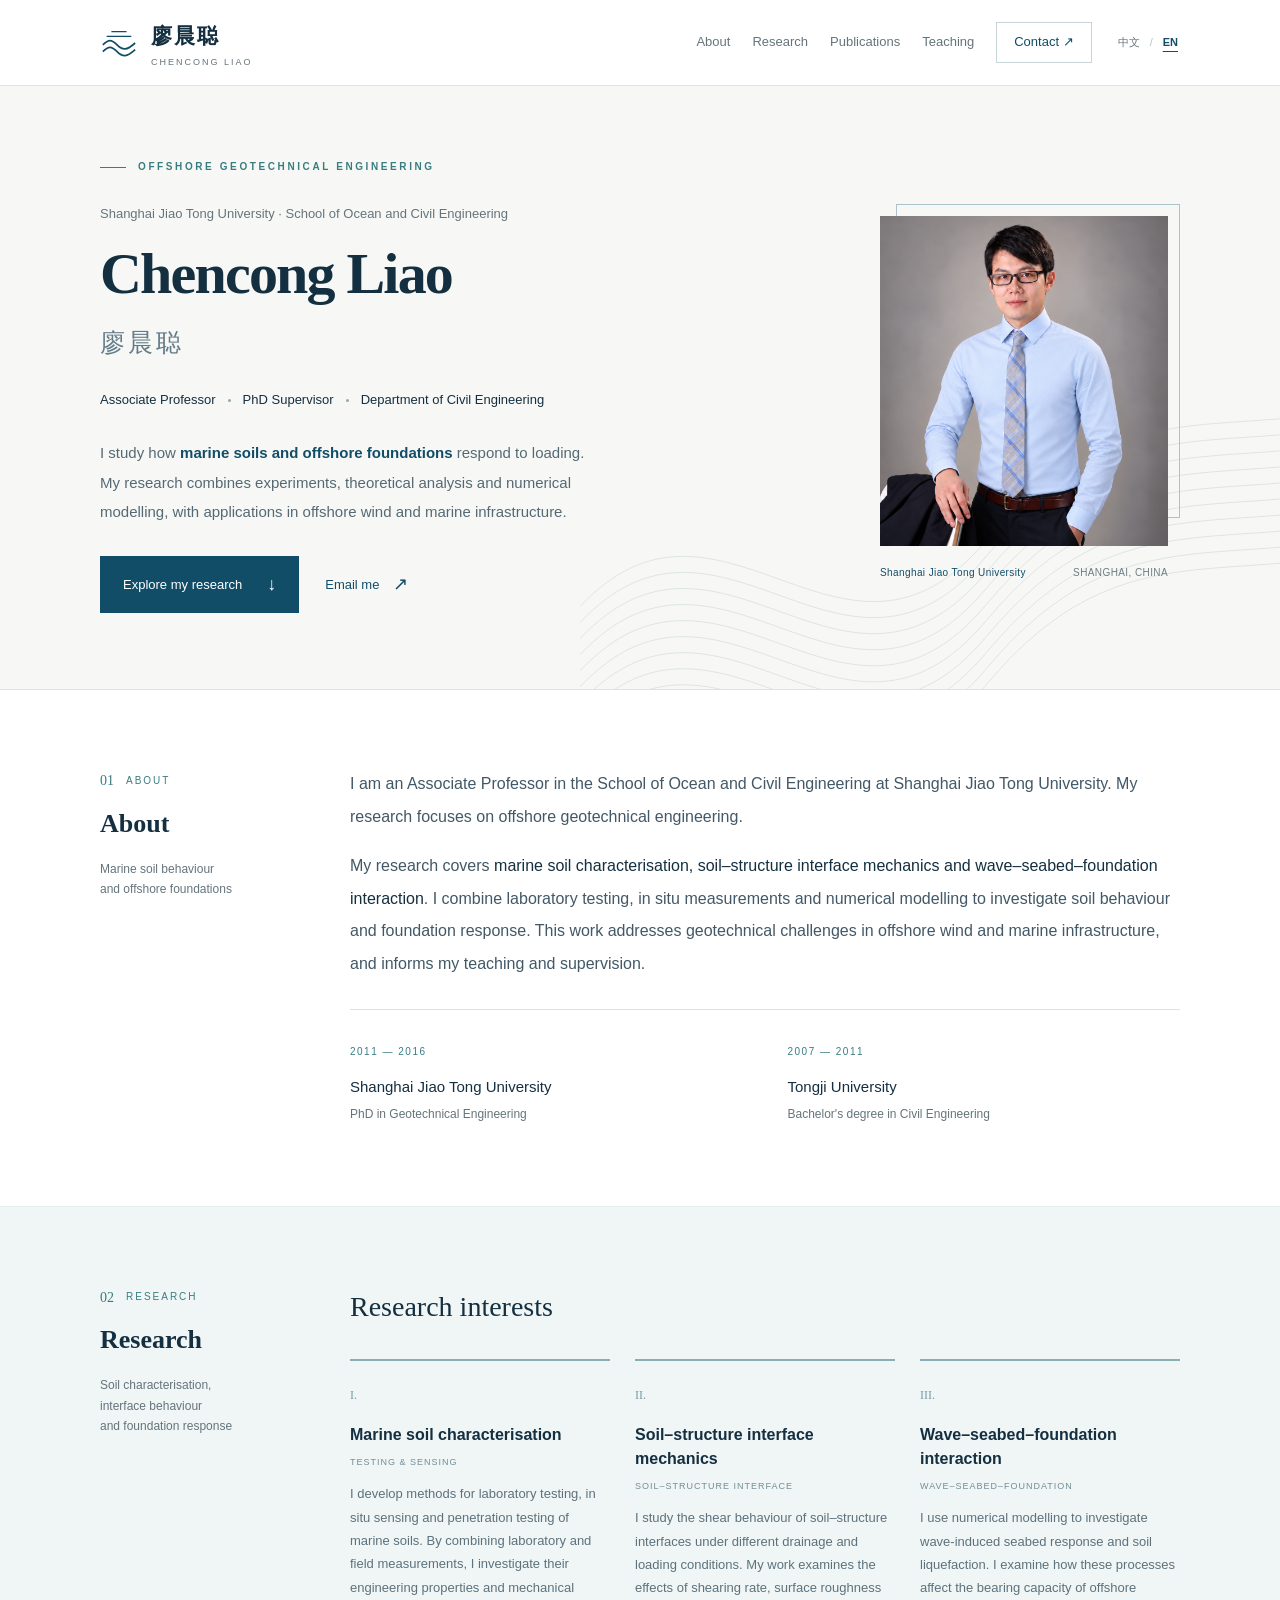
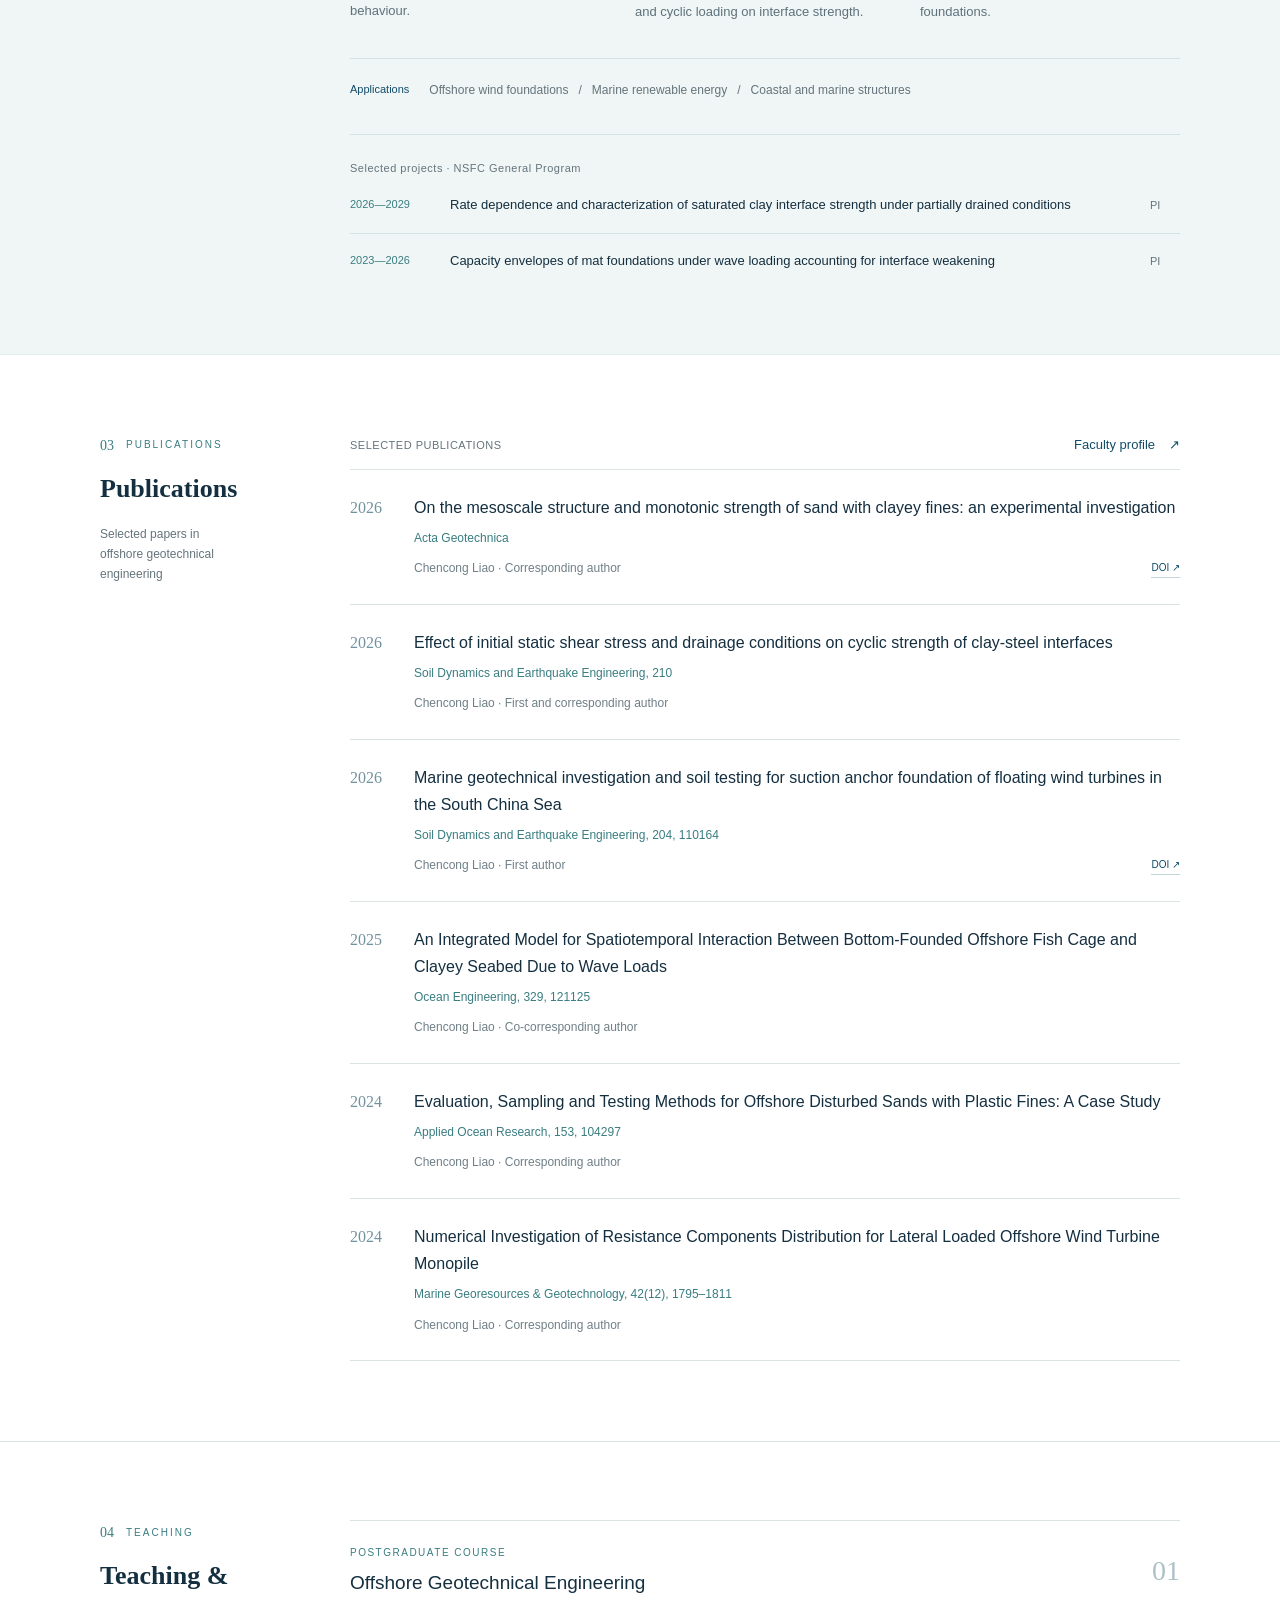
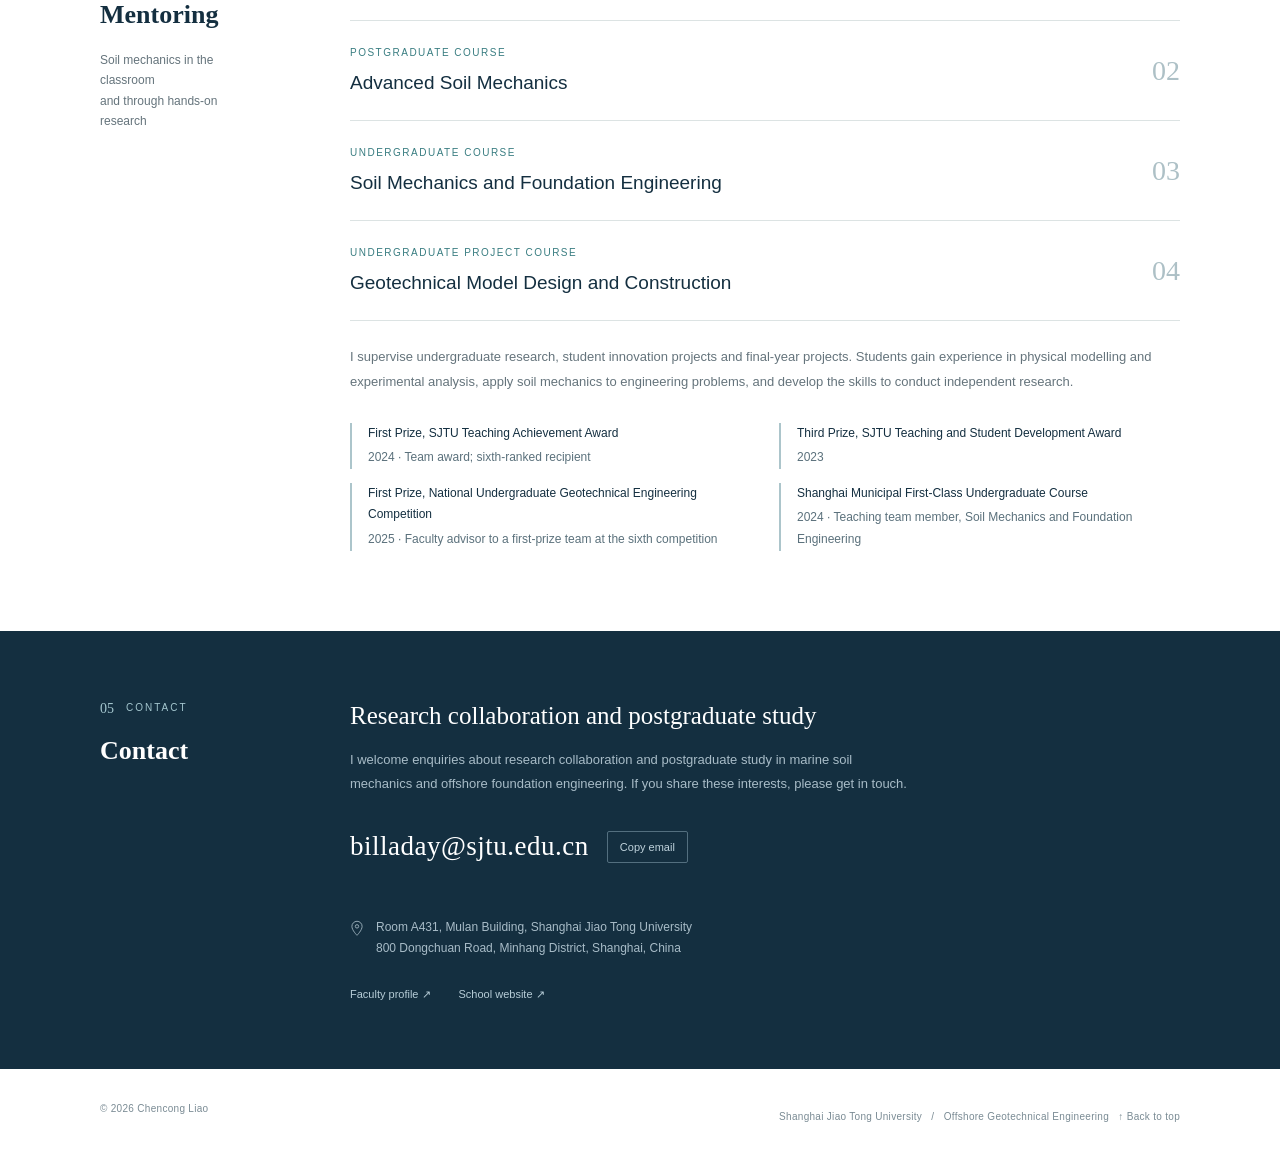
==== commit b3e14cd6: "Use School of Ocean and Civil Engineering consistently" ====
--- a/en/index.html
+++ b/en/index.html
@@ -43,7 +43,7 @@
       <div class="shell hero-inner">
         <div class="hero-copy">
           <p class="eyebrow">Offshore Geotechnical Engineering</p>
-          <p class="affiliation">Shanghai Jiao Tong University · School of Naval Architecture, Ocean and Civil Engineering</p>
+          <p class="affiliation">Shanghai Jiao Tong University · School of Ocean and Civil Engineering</p>
           <h1 id="profile-name">Chencong Liao</h1>
           <p class="latin-name" lang="zh-CN">廖晨聪</p>
           <p class="role"><span>Associate Professor</span><i aria-hidden="true"></i><span>PhD Supervisor</span><i aria-hidden="true"></i><span>Department of Civil Engineering</span></p>
